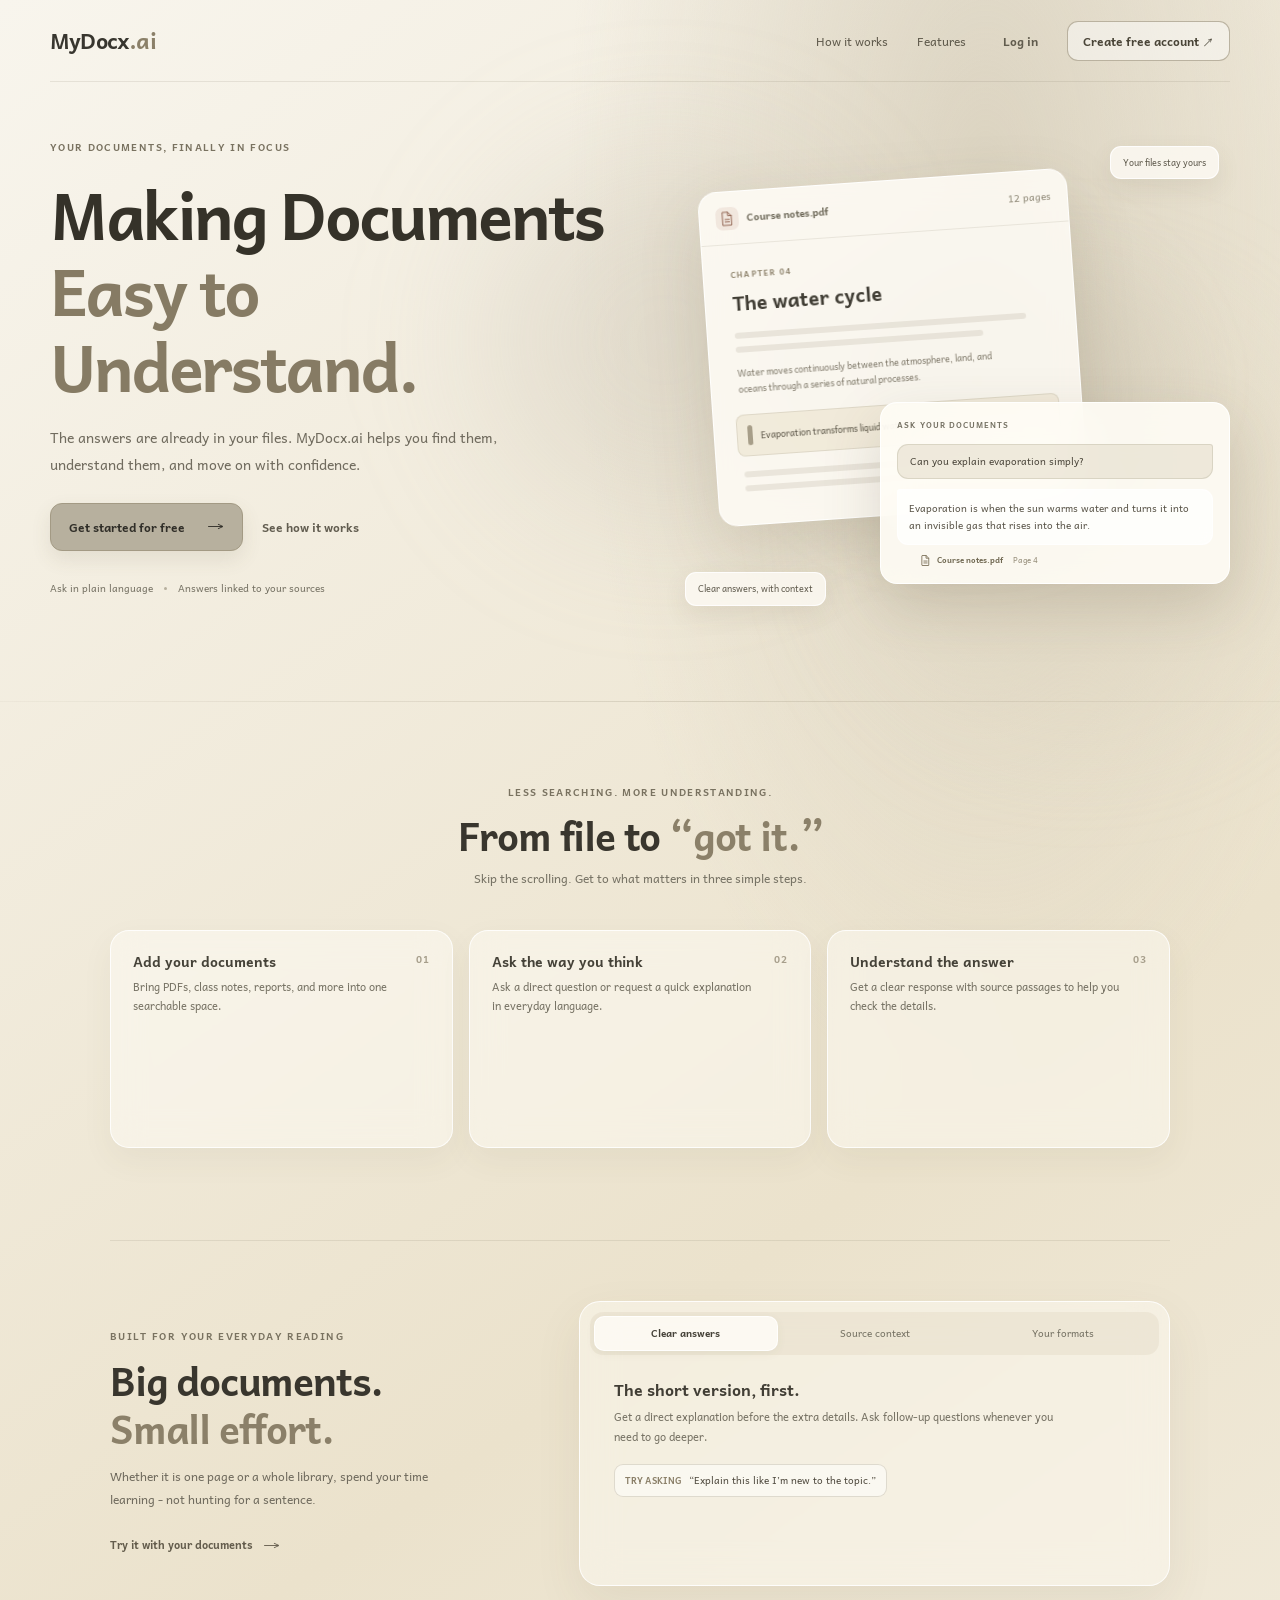
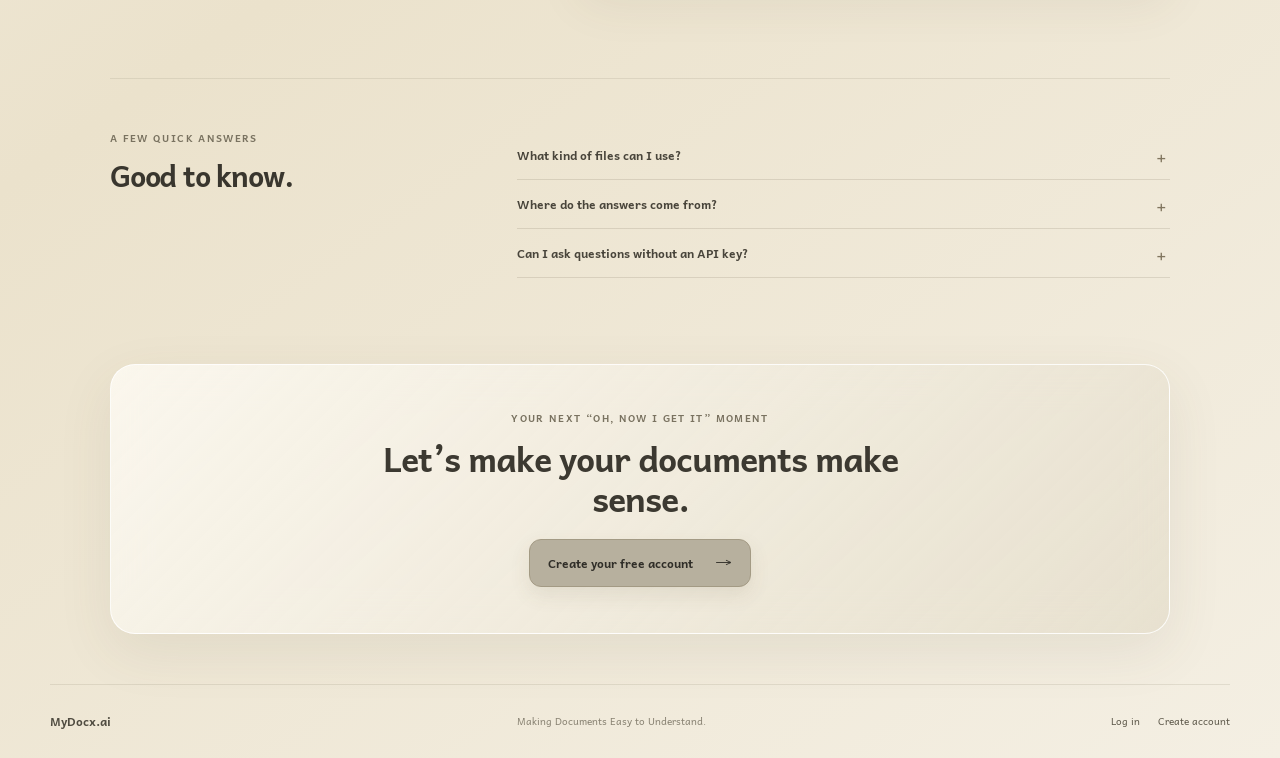
==== static/index.html @ 9539d95a "initial" ====
<!doctype html>
<html lang="en">
<head>
  <meta charset="utf-8">
  <meta name="viewport" content="width=device-width, initial-scale=1">
  <meta name="theme-color" content="#EBE2CC">
  <meta name="description" content="Turn your PDFs, notes, and documents into clear answers with MyDocx.ai.">
  <title>MyDocx.ai - Making Documents Easy to Understand</title>
  <link rel="preconnect" href="https://fonts.googleapis.com">
  <link rel="preconnect" href="https://fonts.gstatic.com" crossorigin>
  <link href="https://fonts.googleapis.com/css2?family=Andika:wght@400;700&display=swap" rel="stylesheet">
  <link href="https://cdn.jsdelivr.net/npm/bootstrap@5.3.3/dist/css/bootstrap.min.css" rel="stylesheet">
  <link href="/static/styles.css" rel="stylesheet">
  <link href="/static/home.css" rel="stylesheet">
</head>
<body class="home-page">
  <header class="home-nav">
    <a class="home-brand" href="/" aria-label="MyDocx.ai home">
      <span>MyDocx<span class="brand-accent">.ai</span></span>
    </a>
    <button id="nav-toggle" class="nav-toggle" type="button" aria-label="Open navigation" aria-expanded="false">
      <span></span><span></span><span></span>
    </button>
    <nav id="home-nav-links" class="home-nav-links" aria-label="Main navigation">
      <a href="#how-it-works">How it works</a>
      <a href="#features">Features</a>
      <a class="nav-signin" href="/login">Log in</a>
      <a class="nav-register" href="/register">Create free account <span aria-hidden="true">↗</span></a>
    </nav>
  </header>

  <main>
    <section class="hero-section">
      <div class="hero-copy">
        <div class="hero-kicker">YOUR DOCUMENTS, FINALLY IN FOCUS</div>
        <h1>Making Documents<br><span>Easy to Understand.</span></h1>
        <p class="hero-description">The answers are already in your files. MyDocx.ai helps you find them, understand them, and move on with confidence.</p>
        <div class="hero-actions">
          <a id="hero-cta" class="primary-cta" href="/register">Get started for free <span aria-hidden="true">→</span></a>
          <a class="secondary-cta" href="#how-it-works">See how it works</a>
        </div>
        <div class="hero-trust">
          <span>Ask in plain language</span>
          <span class="trust-divider"></span>
          <span>Answers linked to your sources</span>
        </div>
      </div>

      <div class="hero-visual" aria-label="Preview of document question answering">
        <div class="visual-glow"></div>
        <div class="floating-note note-top">Your files stay yours</div>
        <div class="document-preview">
          <div class="preview-toolbar">
            <div class="preview-file">
              <svg class="document-icon" viewBox="0 0 24 24" aria-hidden="true"><path d="M6 2.75h7l5 5v13.5H6z"/><path d="M13 2.75v5h5M9 13h6M9 16.5h6"/></svg>
              <span>Course notes.pdf</span>
            </div>
            <span class="preview-pages">12 pages</span>
          </div>
          <div class="paper-content">
            <div class="paper-eyebrow">CHAPTER 04</div>
            <div class="paper-title">The water cycle</div>
            <div class="paper-line line-long"></div>
            <div class="paper-line line-medium"></div>
            <div class="paper-paragraph">Water moves continuously between the atmosphere, land, and oceans through a series of natural processes.</div>
            <div class="paper-highlight"><span></span> Evaporation transforms liquid water into vapor.</div>
            <div class="paper-line line-medium"></div>
            <div class="paper-line line-short"></div>
          </div>
        </div>
        <div class="chat-preview">
          <div class="chat-preview-label">ASK YOUR DOCUMENTS</div>
          <div id="demo-question" class="demo-question">Can you explain evaporation simply?</div>
          <div class="demo-answer">
            <p>Evaporation is when the sun warms water and turns it into an invisible gas that rises into the air.</p>
          </div>
          <div class="demo-source">
            <svg class="document-icon source-document-icon" viewBox="0 0 24 24" aria-hidden="true"><path d="M6 2.75h7l5 5v13.5H6z"/><path d="M13 2.75v5h5M9 13h6M9 16.5h6"/></svg>
            <span>Course notes.pdf</span><span class="source-page">Page 4</span>
          </div>
        </div>
        <div class="floating-note note-bottom">Clear answers, with context</div>
      </div>
      <div class="hero-bottom-fade"></div>
    </section>

    <section id="how-it-works" class="steps-section">
      <div class="section-heading" data-reveal>
        <p class="section-kicker">LESS SEARCHING. MORE UNDERSTANDING.</p>
        <h2>From file to <span>“got it.”</span></h2>
        <p>Skip the scrolling. Get to what matters in three simple steps.</p>
      </div>
      <div class="steps-grid">
        <article class="step-card" data-reveal>
          <div class="step-number">01</div>
          <h3>Add your documents</h3>
          <p>Bring PDFs, class notes, reports, and more into one searchable space.</p>
        </article>
        <article class="step-card" data-reveal>
          <div class="step-number">02</div>
          <h3>Ask the way you think</h3>
          <p>Ask a direct question or request a quick explanation in everyday language.</p>
        </article>
        <article class="step-card" data-reveal>
          <div class="step-number">03</div>
          <h3>Understand the answer</h3>
          <p>Get a clear response with source passages to help you check the details.</p>
        </article>
      </div>
    </section>

    <section id="features" class="features-section">
      <div class="features-copy" data-reveal>
        <p class="section-kicker">BUILT FOR YOUR EVERYDAY READING</p>
        <h2>Big documents.<br><span>Small effort.</span></h2>
        <p>Whether it is one page or a whole library, spend your time learning - not hunting for a sentence.</p>
        <a class="text-cta" href="/register">Try it with your documents <span aria-hidden="true">→</span></a>
      </div>
      <div class="feature-interactive" data-reveal>
        <div class="feature-tabs" role="tablist" aria-label="MyDocx features">
          <button class="feature-tab active" type="button" role="tab" aria-selected="true" data-feature="answers">Clear answers</button>
          <button class="feature-tab" type="button" role="tab" aria-selected="false" data-feature="sources">Source context</button>
          <button class="feature-tab" type="button" role="tab" aria-selected="false" data-feature="formats">Your formats</button>
        </div>
        <div class="feature-panel" role="tabpanel">
          <h3 id="feature-title">The short version, first.</h3>
          <p id="feature-description">Get a direct explanation before the extra details. Ask follow-up questions whenever you need to go deeper.</p>
          <div id="feature-example" class="feature-example"><span>Try asking</span> “Explain this like I’m new to the topic.”</div>
        </div>
      </div>
    </section>

    <section class="faq-section" data-reveal>
      <div class="faq-intro">
        <p class="section-kicker">A FEW QUICK ANSWERS</p>
        <h2>Good to know.</h2>
      </div>
      <div class="faq-list">
        <details>
          <summary>What kind of files can I use?</summary>
          <p>PDFs, Word and PowerPoint files, common text files, and images are supported. Scanned pages and image text can be read using OCR.</p>
        </details>
        <details>
          <summary>Where do the answers come from?</summary>
          <p>MyDocx.ai searches the text in your uploaded documents and shows relevant source passages alongside its answer.</p>
        </details>
        <details>
          <summary>Can I ask questions without an API key?</summary>
          <p>Yes. Document search and source passages work locally. Add a Gemini API key in your private .env file to enable generated answers.</p>
        </details>
      </div>
    </section>

    <section class="final-cta" data-reveal>
      <p class="section-kicker">YOUR NEXT “OH, NOW I GET IT” MOMENT</p>
      <h2>Let’s make your documents make sense.</h2>
      <a id="final-cta-link" class="primary-cta" href="/register">Create your free account <span aria-hidden="true">→</span></a>
    </section>
  </main>

  <footer class="home-footer">
    <a class="footer-brand" href="/">MyDocx.ai</a>
    <span>Making Documents Easy to Understand.</span>
    <div><a href="/login">Log in</a><a href="/register">Create account</a></div>
  </footer>
  <script src="/static/home.js"></script>
</body>
</html>
---- static/styles.css ----
@import url('https://fonts.googleapis.com/css2?family=Andika:wght@400;700&display=swap');

:root {
  color-scheme: light;
  --bs-body-font-family: 'Andika', sans-serif;
  --bs-font-sans-serif: 'Andika', sans-serif;
  --font-andika: 'Andika', sans-serif;
  --ivory: #EBE2CC;
  --sand: #DED6C1;
  --stone: #CFC6B1;
  --taupe: #B7B09E;
  --ink: #38362f;
  --muted: #777365;
  --glass: rgb(255 253 247 / 58%);
  --glass-strong: rgb(255 253 247 / 78%);
  --glass-line: rgb(255 255 255 / 76%);
  --shadow: 0 20px 60px rgb(91 79 55 / 12%);
}

*, *::before, *::after { box-sizing: border-box; font-family: 'Andika', sans-serif; }
body {
  min-height: 100vh;
  margin: 0;
  overflow-x: hidden;
  background:
    radial-gradient(ellipse at 77% 10%, rgb(207 198 177 / 64%), transparent 34%),
    radial-gradient(ellipse at 37% 80%, rgb(235 226 204 / 90%), transparent 42%),
    linear-gradient(135deg, #f5f1e8, var(--ivory) 54%, #e6decb);
  color: var(--ink);
  font-family: 'Andika', sans-serif;
}
body::before, body::after {
  position: fixed;
  z-index: -1;
  width: 360px;
  height: 360px;
  border-radius: 50%;
  background: rgb(183 176 158 / 24%);
  content: "";
  filter: blur(70px);
  pointer-events: none;
}
body::before { top: -170px; right: 12%; }
body::after { bottom: -210px; left: 28%; background: rgb(222 214 193 / 60%); }
button, input, textarea, select { font-family: 'Andika', sans-serif; font: inherit; }
.app-shell { display: flex; min-height: 100vh; }
.sidebar {
  position: fixed;
  inset: 16px auto 16px 16px;
  z-index: 2;
  display: flex;
  width: 292px;
  flex-direction: column;
  padding: 26px 21px 18px;
  border: 1px solid var(--glass-line);
  border-radius: 24px;
  background: rgb(255 253 247 / 53%);
  box-shadow: var(--shadow);
  backdrop-filter: blur(24px);
  -webkit-backdrop-filter: blur(24px);
}
.brand {
  display: flex;
  align-items: center;
  gap: 11px;
  color: var(--ink);
  font-family: 'Andika', sans-serif;
  font-size: 28px;
  font-weight: 700;
  letter-spacing: -.8px;
  text-decoration: none;
}
.brand-accent { color: #8b8069; }
.sidebar-caption, .documents-heading, .eyebrow {
  color: #777365;
  font-size: 10px;
  font-weight: 700;
  letter-spacing: 1.35px;
}
.sidebar-caption { margin: 0 0 12px; }
.documents-heading { display: flex; align-items: center; justify-content: space-between; margin: 27px 2px 12px; }
.count-badge { min-width: 22px; padding: 3px 7px; border: 1px solid rgb(255 255 255 / 80%); border-radius: 8px; background: rgb(222 214 193 / 66%); color: #555144; text-align: center; }
.document-list { overflow-y: auto; }
.document-item { display: flex; align-items: center; gap: 10px; padding: 10px 8px; border-radius: 11px; transition: background .2s; }
.document-item:hover { background: rgb(255 255 255 / 48%); }
.file-icon { display: grid; flex: 0 0 32px; height: 35px; place-items: center; border: 1px solid rgb(183 176 158 / 75%); border-radius: 9px; background: rgb(235 226 204 / 60%); color: #635d50; font-size: 9px; font-weight: 700; }
.document-info { min-width: 0; flex: 1; }
.document-name { overflow: hidden; color: #454238; font-size: 11px; font-weight: 600; text-overflow: ellipsis; white-space: nowrap; }
.document-meta { margin-top: 3px; color: #817b6c; font-size: 10px; }
.delete-document { border: 0; background: transparent; color: #746d5e; opacity: 0; }
.document-item:hover .delete-document, .delete-document:focus { opacity: 1; }
.empty-documents { padding: 2px; color: #817b6c; font-size: 11px; line-height: 1.6; }
.main-panel { display: flex; flex: 1; flex-direction: column; min-width: 0; min-height: 100vh; margin-left: 324px; padding: 16px 16px 16px 0; }
.topbar {
  display: flex;
  min-height: 82px;
  align-items: center;
  justify-content: space-between;
  padding: 17px 5%;
  border: 1px solid var(--glass-line);
  border-radius: 21px;
  background: var(--glass);
  box-shadow: 0 10px 35px rgb(91 79 55 / 7%);
  backdrop-filter: blur(20px);
  -webkit-backdrop-filter: blur(20px);
}
.topbar h1 { margin: 0; font-family: 'Andika', sans-serif; font-size: 26px; font-weight: 700; letter-spacing: -.4px; }
.topbar-tagline { margin: 2px 0 0; color: #777365; font-size: 11px; line-height: 1.4; }
.account-actions { display: flex; align-items: center; gap: 12px; }
.account-name { max-width: 180px; overflow: hidden; color: #625d50; font-size: 12px; text-overflow: ellipsis; white-space: nowrap; }
.logout-button { padding: 8px 12px; border: 1px solid rgb(183 176 158 / 70%); border-radius: 10px; background: rgb(255 255 255 / 50%); color: #625d50; font-size: 11px; cursor: pointer; }
.logout-button:hover { background: rgb(255 255 255 / 80%); }
.logout-button:disabled { cursor: wait; opacity: .6; }
.topbar-badge { display: flex; align-items: center; gap: 8px; padding: 8px 11px; border: 1px solid rgb(183 176 158 / 62%); border-radius: 20px; background: rgb(255 255 255 / 45%); color: #625d50; font-size: 11px; }
.chat-area { display: flex; min-height: 0; flex: 1; flex-direction: column; gap: 20px; overflow-y: auto; margin-top: 14px; padding: 34px 8% 24px; border: 1px solid var(--glass-line); border-radius: 22px; background: rgb(255 253 247 / 30%); }
.welcome { width: min(580px, 100%); margin: auto; text-align: center; }
.welcome .eyebrow { margin-bottom: 9px; }
.welcome h2 { margin: 0; font-family: 'Andika', sans-serif; font-size: clamp(28px, 4vw, 38px); font-weight: 700; letter-spacing: -1px; }
.welcome-description { max-width: 440px; margin: 12px auto 24px; color: #716c5f; font-size: 13px; line-height: 1.7; }
.suggestions { display: flex; flex-wrap: wrap; justify-content: center; gap: 9px; }
.suggestion { display: flex; align-items: center; gap: 7px; padding: 9px 12px; border: 1px solid rgb(183 176 158 / 75%); border-radius: 11px; background: rgb(255 255 255 / 48%); color: #716953; font-size: 11px; transition: transform .2s, background .2s; }
.suggestion span { color: #504c41; }
.suggestion:hover { transform: translateY(-2px); border-color: #a79e89; background: rgb(255 255 255 / 78%); }
.message-row { display: flex; gap: 11px; max-width: 800px; align-self: flex-start; }
.message-row.user { align-self: flex-end; flex-direction: row-reverse; }
.message-avatar { display: grid; flex: 0 0 31px; height: 31px; place-items: center; border: 1px solid rgb(255 255 255 / 88%); border-radius: 11px; background: rgb(255 255 255 / 65%); color: #6a6353; box-shadow: 0 5px 14px rgb(91 79 55 / 8%); font-size: 10px; font-weight: 700; }
.user .message-avatar { background: rgb(207 198 177 / 75%); color: #494437; }
.message-content { max-width: min(650px, calc(100vw - 390px)); }
.message-label { margin: 1px 0 6px; color: #777365; font-size: 10px; }
.message-bubble { padding: 12px 15px; border: 1px solid rgb(255 255 255 / 85%); border-radius: 4px 15px 15px; background: rgb(255 253 247 / 75%); box-shadow: 0 8px 24px rgb(91 79 55 / 7%); color: #454238; font-size: 13px; line-height: 1.7; overflow-wrap: anywhere; backdrop-filter: blur(14px); -webkit-backdrop-filter: blur(14px); }
.message-bubble p { margin: 0 0 9px; }
.message-bubble p:last-child { margin-bottom: 0; }
.answer-heading { display: block; margin: 3px 0 7px; font-size: 14px; }
.answer-list { margin: 3px 0 9px; padding-left: 20px; }
.answer-list li + li { margin-top: 4px; }
.user .message-bubble { border-color: rgb(183 176 158 / 56%); border-radius: 15px 4px 15px 15px; background: rgb(222 214 193 / 75%); }
.sources { margin-top: 9px; }
.sources summary { color: #716953; cursor: pointer; font-size: 11px; font-weight: 600; }
.source-card { margin-top: 8px; padding: 10px 12px; border: 1px solid rgb(255 255 255 / 84%); border-left: 3px solid #b7b09e; border-radius: 0 10px 10px 0; background: rgb(255 255 255 / 57%); color: #625d50; font-size: 11px; line-height: 1.6; white-space: pre-wrap; }
.source-title { margin-bottom: 4px; color: #454238; font-weight: 700; }
.composer-wrap { padding: 12px 8% 14px; }
.composer { display: flex; flex-direction: column; gap: 8px; max-width: 850px; margin: 0 auto; padding: 10px 10px 10px 12px; border: 1px solid rgb(255 255 255 / 90%); border-radius: 16px; background: rgb(255 253 247 / 73%); box-shadow: 0 12px 35px rgb(91 79 55 / 11%); backdrop-filter: blur(20px); -webkit-backdrop-filter: blur(20px); }
.composer:focus-within { border-color: #a79e89; box-shadow: 0 12px 35px rgb(91 79 55 / 15%), 0 0 0 3px rgb(183 176 158 / 20%); }
.composer-input-row { display: flex; align-items: center; gap: 12px; }
.composer textarea { flex: 1; min-width: 0; min-height: 36px; max-height: 140px; align-self: center; margin: 0; padding: 8px 0; resize: none; border: 0; outline: 0; background: transparent; color: var(--ink); font-size: 13px; line-height: 20px; }
.composer textarea::placeholder { color: #898372; }
.attach-button { display: grid; flex: 0 0 36px; height: 36px; place-items: center; border: 1px solid rgb(183 176 158 / 75%); border-radius: 11px; background: rgb(235 226 204 / 62%); color: #575143; font-size: 24px; font-weight: 400; line-height: 1; transition: transform .2s, background .2s; }
.attach-button:hover { transform: translateY(-1px); background: rgb(222 214 193 / 85%); }
.attach-button:focus-visible, .send-button:focus-visible, .remove-attachment:focus-visible { outline: 2px solid #827963; outline-offset: 2px; }
.send-button { display: grid; flex: 0 0 36px; height: 36px; place-items: center; border: 1px solid #a79e89; border-radius: 11px; background: #b7b09e; color: #302e28; font-size: 20px; transition: transform .2s, background .2s; }
.send-button:hover { transform: translateY(-1px); background: #c5bda9; }
.send-button:disabled { opacity: .55; }
.pending-attachments { display: none; flex-wrap: wrap; gap: 7px; }
.pending-attachments.has-attachments { display: flex; padding: 2px 0 3px; }
.attachment-chip { display: flex; min-width: 0; max-width: min(250px, 100%); align-items: center; gap: 7px; padding: 5px 7px; border: 1px solid rgb(183 176 158 / 60%); border-radius: 10px; background: rgb(235 226 204 / 58%); color: #514c40; }
.attachment-file-icon { display: grid; flex: 0 0 24px; height: 26px; place-items: center; border-radius: 7px; background: rgb(255 255 255 / 65%); color: #716953; font-size: 8px; font-weight: 700; }
.attachment-name { overflow: hidden; font-size: 10px; text-overflow: ellipsis; white-space: nowrap; }
.remove-attachment { display: grid; flex: 0 0 20px; height: 20px; place-items: center; padding: 0; border: 0; border-radius: 6px; background: transparent; color: #706858; font-size: 16px; line-height: 1; }
.remove-attachment:hover { background: rgb(183 176 158 / 36%); }
.composer-hint { margin: 8px 0 0; color: #777365; text-align: center; font-size: 10px; }
.toast-region { position: fixed; z-index: 5; right: 20px; bottom: 20px; display: grid; gap: 8px; }
.toast-message { max-width: min(400px, calc(100vw - 32px)); padding: 12px 16px; border: 1px solid #c9a69e; border-radius: 12px; background: rgb(250 237 231 / 91%); color: #633e36; box-shadow: var(--shadow); font-size: 12px; backdrop-filter: blur(14px); }
.typing { color: #777365; }

@media (max-width: 760px) {
  .sidebar { position: relative; inset: auto; width: auto; min-height: auto; margin: 10px 10px 0; padding: 15px; border-radius: 19px; }
  .app-shell { flex-direction: column; }
  .brand { font-size: 19px; }
  .sidebar-caption { display: none; }
  .documents-heading { margin: 18px 2px 8px; }
  .document-list { display: flex; gap: 4px; max-height: 70px; }
  .document-item { min-width: 130px; padding: 5px; }
  .delete-document { opacity: 1; }
  .empty-documents { margin: 0; }
  .main-panel { min-height: 65vh; margin: 0; padding: 10px; }
  .topbar { min-height: 70px; padding: 13px 16px; }
  .topbar h1 { font-size: 17px; }
  .account-actions { gap: 7px; }
  .account-name { max-width: 95px; font-size: 10px; }
  .logout-button { padding: 7px 9px; }
  .chat-area { min-height: 340px; padding: 25px 15px 15px; }
  .message-content { max-width: calc(100vw - 92px); }
  .composer-wrap { padding: 10px 4px 8px; }
}

@media (prefers-reduced-motion: reduce) {
  *, *::before, *::after { scroll-behavior: auto !important; transition-duration: .01ms !important; }
}
---- static/home.css ----
.home-page { background: radial-gradient(ellipse at 77% 8%, rgb(207 198 177 / 66%), transparent 30%), linear-gradient(145deg, #f8f5ed, var(--ivory) 55%, #f4efe3); }
.home-page::before { top: 160px; right: 34%; }
.home-page::after { bottom: 23%; left: 70%; }
.home-nav { position: relative; z-index: 5; display: flex; width: min(1180px, calc(100% - 64px)); height: 82px; align-items: center; justify-content: space-between; margin: 0 auto; border-bottom: 1px solid rgb(123 113 90 / 14%); }
.home-brand { display: inline-flex; align-items: center; gap: 10px; color: var(--ink); font-size: 22px; font-weight: 700; letter-spacing: -.8px; text-decoration: none; }
.home-nav-links { display: flex; align-items: center; gap: 29px; }
.home-nav-links a, .home-footer a { color: #615c4e; font-size: 12px; text-decoration: none; }
.home-nav-links a:hover, .home-footer a:hover { color: #332f26; }
.home-nav-links .nav-signin { margin-left: 8px; font-weight: 700; }
.home-nav-links .nav-register { padding: 10px 15px; border: 1px solid rgb(167 158 137 / 75%); border-radius: 11px; background: rgb(255 255 255 / 48%); color: #494437; font-weight: 700; transition: transform .2s, background .2s; }
.nav-register:hover { transform: translateY(-1px); background: rgb(255 255 255 / 82%); }
.nav-toggle { display: none; }
.hero-section { position: relative; display: grid; width: min(1180px, calc(100% - 64px)); min-height: 620px; grid-template-columns: 1fr 1fr; align-items: center; gap: 45px; margin: 0 auto; padding: 48px 0 76px; }
.hero-copy { position: relative; z-index: 1; padding: 8px 0 28px; }
.hero-kicker, .section-kicker { color: #797260; font-size: 10px; font-weight: 700; letter-spacing: 1.35px; }
.hero-kicker { margin-bottom: 20px; }
.hero-copy h1 { margin: 0; color: #353229; font-size: clamp(40px, 5.3vw, 65px); font-weight: 700; letter-spacing: -2.8px; line-height: 1.17; }
.hero-copy h1 span { color: #867b64; }
.hero-description { max-width: 480px; margin: 21px 0 25px; color: #716c5f; font-size: 14px; line-height: 1.9; }
.hero-actions { display: flex; flex-wrap: wrap; align-items: center; gap: 19px; }
.primary-cta { display: inline-flex; min-height: 48px; align-items: center; justify-content: center; gap: 22px; padding: 0 18px; border: 1px solid #a39a84; border-radius: 12px; background: #b7b09e; box-shadow: 0 8px 20px rgb(91 79 55 / 11%); color: #302e28; font-size: 12px; font-weight: 700; text-decoration: none; transition: transform .2s, box-shadow .2s, background .2s; }
.primary-cta:hover { transform: translateY(-2px); background: #c5bda9; box-shadow: 0 12px 25px rgb(91 79 55 / 15%); color: #302e28; }
.primary-cta span, .text-cta span { font-size: 17px; transition: transform .2s; }
.primary-cta:hover span, .text-cta:hover span { transform: translateX(3px); }
.secondary-cta { display: inline-flex; align-items: center; gap: 9px; color: #625d50; font-size: 12px; font-weight: 700; text-decoration: none; }
.hero-trust { display: flex; flex-wrap: wrap; align-items: center; gap: 9px; margin-top: 30px; color: #777365; font-size: 10px; }
.trust-divider { width: 3px; height: 3px; margin: 0 2px; border-radius: 50%; background: #b7b09e; }
.hero-visual { position: relative; min-height: 465px; }
.visual-glow { position: absolute; inset: 8% 0 6% 10%; border-radius: 48%; background: radial-gradient(ellipse, rgb(183 176 158 / 43%), transparent 68%); filter: blur(25px); }
.document-preview { position: absolute; top: 34px; left: 8%; width: min(370px, 82%); min-height: 335px; overflow: hidden; transform: rotate(-4deg); border: 1px solid rgb(255 255 255 / 88%); border-radius: 19px; background: rgb(255 253 247 / 84%); box-shadow: 0 24px 65px rgb(91 79 55 / 15%); backdrop-filter: blur(18px); }
.preview-toolbar { display: flex; height: 53px; align-items: center; justify-content: space-between; padding: 0 16px; border-bottom: 1px solid rgb(183 176 158 / 26%); color: #696454; font-size: 10px; }
.preview-file { display: flex; align-items: center; gap: 8px; font-weight: 700; }
.document-icon { width: 23px; height: 23px; flex: 0 0 auto; padding: 3px; border-radius: 7px; background: rgb(190 135 119 / 15%); color: #946956; fill: none; stroke: currentColor; stroke-linecap: round; stroke-linejoin: round; stroke-width: 1.4; }
.preview-pages { color: #918a79; }
.paper-content { padding: 24px 27px; }
.paper-eyebrow { color: #8b8069; font-size: 8px; font-weight: 700; letter-spacing: 1.2px; }
.paper-title { margin: 7px 0 15px; color: #403d34; font-size: 20px; font-weight: 700; }
.paper-line { height: 6px; margin: 8px 0; border-radius: 6px; background: rgb(183 176 158 / 25%); }
.line-long { width: 93%; }
.line-medium { width: 79%; }
.line-short { width: 58%; }
.paper-paragraph { max-width: 280px; margin: 13px 0; color: #817b6c; font-size: 9px; line-height: 1.8; }
.paper-highlight { display: flex; align-items: center; gap: 8px; margin: 17px -5px 15px; padding: 10px; border: 1px solid rgb(183 176 158 / 32%); border-radius: 8px; background: rgb(235 226 204 / 58%); color: #5d5749; font-size: 9px; }
.paper-highlight span { width: 5px; height: 20px; border-radius: 5px; background: #a79e89; }
.chat-preview { position: absolute; right: 0; bottom: 27px; z-index: 2; width: min(350px, 82%); padding: 16px; border: 1px solid rgb(255 255 255 / 90%); border-radius: 17px; background: rgb(255 253 247 / 89%); box-shadow: 0 22px 58px rgb(91 79 55 / 18%); backdrop-filter: blur(24px); }
.chat-preview-label { display: flex; align-items: center; gap: 8px; margin-bottom: 13px; color: #777365; font-size: 8px; font-weight: 700; letter-spacing: 1px; }
.demo-question { margin: 0 0 10px auto; padding: 9px 12px; border: 1px solid rgb(183 176 158 / 37%); border-radius: 11px 3px 11px 11px; background: rgb(222 214 193 / 48%); color: #4f4a3f; font-size: 10px; }
.demo-answer { padding: 10px 11px; border: 1px solid rgb(255 255 255 / 82%); border-radius: 3px 11px 11px; background: rgb(255 255 255 / 72%); }
.demo-answer p { margin: 0; color: #5c574b; font-size: 10px; line-height: 1.7; }
.demo-source { display: flex; align-items: center; gap: 5px; margin: 9px 0 0 22px; color: #716953; font-size: 8px; font-weight: 700; }
.source-document-icon { width: 13px; height: 13px; padding: 0; background: transparent; color: #81765f; stroke-width: 1.7; }
.source-page { margin-left: 5px; color: #99917e; font-weight: 400; }
.floating-note { position: absolute; z-index: 3; display: flex; align-items: center; gap: 7px; padding: 9px 12px; border: 1px solid rgb(255 255 255 / 84%); border-radius: 11px; background: rgb(255 253 247 / 75%); box-shadow: 0 9px 25px rgb(91 79 55 / 9%); color: #625d50; font-size: 9px; backdrop-filter: blur(16px); animation: float 4s ease-in-out infinite; }
.note-top { top: 0; right: 2%; }
.note-bottom { bottom: 5px; left: 4%; animation-delay: -2s; }
.hero-bottom-fade { position: absolute; bottom: 0; left: -20vw; width: 140vw; height: 1px; background: linear-gradient(90deg, transparent, rgb(123 113 90 / 20%), transparent); }
@keyframes float { 0%, 100% { transform: translateY(0); } 50% { transform: translateY(-7px); } }
.steps-section, .features-section, .faq-section, .final-cta { width: min(1060px, calc(100% - 64px)); margin: 0 auto; }
.steps-section { padding: 83px 0 92px; }
.section-heading { margin: 0 auto 43px; text-align: center; }
.section-kicker { margin: 0 0 12px; }
.section-heading h2, .features-copy h2, .faq-intro h2 { margin: 0; color: #39362e; font-size: clamp(28px, 4vw, 39px); font-weight: 700; letter-spacing: -1.2px; }
.section-heading h2 span, .features-copy h2 span { color: #8b8069; }
.section-heading > p:last-child { margin: 10px 0 0; color: #777365; font-size: 12px; }
.steps-grid { display: grid; grid-template-columns: repeat(3, 1fr); gap: 16px; }
.step-card { position: relative; min-height: 218px; padding: 22px; border: 1px solid rgb(255 255 255 / 81%); border-radius: 19px; background: rgb(255 253 247 / 49%); box-shadow: 0 12px 32px rgb(91 79 55 / 6%); transition: transform .22s, box-shadow .22s, background .22s; backdrop-filter: blur(16px); }
.step-card:hover { transform: translateY(-5px); background: rgb(255 253 247 / 76%); box-shadow: 0 18px 38px rgb(91 79 55 / 10%); }
.step-number { position: absolute; top: 21px; right: 22px; color: #a69e8b; font-size: 10px; font-weight: 700; letter-spacing: 1px; }
.step-card h3 { margin: 0 0 7px; color: #454238; font-size: 14px; font-weight: 700; }
.step-card p { max-width: 270px; margin: 0; color: #777365; font-size: 11px; line-height: 1.8; }
.features-section { display: grid; grid-template-columns: .8fr 1.2fr; align-items: center; gap: 75px; padding: 60px 0 92px; border-top: 1px solid rgb(123 113 90 / 14%); }
.features-copy h2 { margin-bottom: 14px; line-height: 1.23; }
.features-copy > p:not(.section-kicker) { max-width: 350px; margin: 0 0 19px; color: #716c5f; font-size: 12px; line-height: 1.9; }
.text-cta { display: inline-flex; align-items: center; gap: 10px; color: #645d4d; font-size: 11px; font-weight: 700; text-decoration: none; }
.feature-interactive { padding: 10px; border: 1px solid rgb(255 255 255 / 84%); border-radius: 21px; background: rgb(255 253 247 / 45%); box-shadow: 0 18px 48px rgb(91 79 55 / 8%); backdrop-filter: blur(18px); }
.feature-tabs { display: flex; flex-wrap: wrap; gap: 5px; padding: 4px; border-radius: 13px; background: rgb(222 214 193 / 37%); }
.feature-tab { flex: 1; padding: 9px 8px; border: 1px solid transparent; border-radius: 10px; background: transparent; color: #777365; font-size: 10px; cursor: pointer; transition: background .2s, color .2s, box-shadow .2s; }
.feature-tab.active { border-color: rgb(255 255 255 / 80%); background: rgb(255 253 247 / 84%); box-shadow: 0 3px 10px rgb(91 79 55 / 6%); color: #454238; font-weight: 700; }
.feature-panel { position: relative; min-height: 220px; overflow: hidden; padding: 25px 24px 20px; }
.feature-panel h3 { position: relative; z-index: 1; margin: 0 0 8px; color: #413e35; font-size: 16px; font-weight: 700; }
.feature-panel > p { position: relative; z-index: 1; max-width: 440px; margin: 0; color: #777365; font-size: 11px; line-height: 1.8; }
.feature-example { position: relative; z-index: 1; display: inline-block; margin-top: 17px; padding: 8px 10px; border: 1px solid rgb(183 176 158 / 42%); border-radius: 9px; background: rgb(255 255 255 / 51%); color: #514c40; font-size: 10px; }
.feature-example span { margin-right: 5px; color: #8b8069; font-size: 9px; font-weight: 700; text-transform: uppercase; }
.faq-section { display: grid; grid-template-columns: .7fr 1.3fr; gap: 55px; padding: 52px 0 86px; border-top: 1px solid rgb(123 113 90 / 14%); }
.faq-intro h2 { font-size: 29px; }
.faq-list details { border-bottom: 1px solid rgb(123 113 90 / 19%); }
.faq-list summary { position: relative; padding: 15px 30px 15px 0; color: #49453b; font-size: 12px; font-weight: 700; cursor: pointer; list-style: none; }
.faq-list summary::-webkit-details-marker { display: none; }
.faq-list summary::after { position: absolute; top: 13px; right: 3px; color: #81765f; content: "+"; font-size: 18px; font-weight: 400; transition: transform .2s; }
.faq-list details[open] summary::after { transform: rotate(45deg); }
.faq-list details p { max-width: 570px; margin: -2px 0 15px; color: #777365; font-size: 11px; line-height: 1.8; }
.final-cta { display: flex; min-height: 270px; flex-direction: column; align-items: center; justify-content: center; margin-bottom: 50px; padding: 36px 20px; border: 1px solid rgb(255 255 255 / 86%); border-radius: 25px; background: linear-gradient(135deg, rgb(255 253 247 / 75%), rgb(222 214 193 / 52%)); box-shadow: 0 18px 55px rgb(91 79 55 / 9%); text-align: center; backdrop-filter: blur(19px); }
.final-cta h2 { max-width: 520px; margin: 0 0 20px; color: #3c3931; font-size: clamp(23px, 4vw, 34px); font-weight: 700; letter-spacing: -1px; }
.home-footer { display: flex; width: min(1180px, calc(100% - 64px)); min-height: 74px; align-items: center; justify-content: space-between; gap: 15px; margin: 0 auto; border-top: 1px solid rgb(123 113 90 / 15%); }
.footer-brand { display: inline-flex; align-items: center; gap: 7px; color: #504c41 !important; font-weight: 700; }
.home-footer > span { color: #8b8575; font-size: 10px; }
.home-footer > div { display: flex; gap: 18px; }
.home-footer > div a { font-size: 10px; }
[data-reveal] { opacity: 0; transform: translateY(16px); transition: opacity .6s ease, transform .6s ease; }
[data-reveal].is-visible { opacity: 1; transform: translateY(0); }
@media (max-width: 850px) {
  .hero-section { min-height: 580px; gap: 15px; }
  .hero-copy h1 { font-size: clamp(37px, 6vw, 54px); }
  .features-section { gap: 35px; }
}
@media (max-width: 680px) {
  .home-nav { width: calc(100% - 36px); height: 70px; }
  .home-brand { font-size: 20px; }
  .nav-toggle { display: flex; width: 39px; height: 39px; flex-direction: column; align-items: center; justify-content: center; gap: 5px; border: 1px solid rgb(183 176 158 / 58%); border-radius: 11px; background: rgb(255 255 255 / 55%); }
  .nav-toggle span { width: 15px; height: 1.5px; border-radius: 2px; background: #615c4e; transition: transform .2s, opacity .2s; }
  .nav-toggle[aria-expanded="true"] span:first-child { transform: translateY(6.5px) rotate(45deg); }
  .nav-toggle[aria-expanded="true"] span:nth-child(2) { opacity: 0; }
  .nav-toggle[aria-expanded="true"] span:last-child { transform: translateY(-6.5px) rotate(-45deg); }
  .home-nav-links { position: absolute; top: 61px; right: 0; left: 0; display: none; align-items: stretch; gap: 4px; padding: 12px; border: 1px solid rgb(255 255 255 / 85%); border-radius: 15px; background: rgb(255 253 247 / 93%); box-shadow: 0 16px 38px rgb(91 79 55 / 14%); backdrop-filter: blur(20px); }
  .home-nav-links.open { display: flex; flex-direction: column; }
  .home-nav-links a { padding: 10px; }
  .home-nav-links .nav-signin { margin: 0; }
  .home-nav-links .nav-register { text-align: center; }
  .hero-section { width: calc(100% - 38px); grid-template-columns: 1fr; gap: 0; padding: 56px 0 50px; }
  .hero-copy { padding: 0; }
  .hero-copy h1 { font-size: clamp(38px, 10vw, 55px); letter-spacing: -2px; }
  .hero-description { margin: 16px 0 21px; font-size: 12px; }
  .hero-actions { gap: 14px; }
  .hero-trust { font-size: 9px; }
  .hero-visual { width: min(470px, 100%); min-height: 405px; margin: 30px auto 0; }
  .document-preview { top: 28px; left: 7%; width: 78%; min-height: 305px; }
  .chat-preview { right: 0; bottom: 20px; width: 82%; }
  .note-top { right: 0; }
  .note-bottom { bottom: 1px; left: 0; }
  .steps-section, .features-section, .faq-section, .final-cta { width: calc(100% - 38px); }
  .steps-section { padding: 57px 0 65px; }
  .section-heading { margin-bottom: 28px; }
  .steps-grid { grid-template-columns: 1fr; gap: 11px; }
  .step-card { min-height: auto; padding: 18px; }
  .features-section { grid-template-columns: 1fr; gap: 23px; padding: 45px 0 59px; }
  .features-copy h2 { font-size: 34px; }
  .feature-panel { min-height: 205px; padding: 20px 15px; }
  .feature-tab { padding: 9px 4px; font-size: 9px; }
  .faq-section { grid-template-columns: 1fr; gap: 18px; padding: 42px 0 58px; }
  .faq-intro h2 { font-size: 26px; }
  .final-cta { min-height: 245px; margin-bottom: 29px; }
  .home-footer { width: calc(100% - 38px); flex-wrap: wrap; justify-content: space-between; padding: 15px 0; }
  .home-footer > span { order: 3; width: 100%; }
}
@media (prefers-reduced-motion: reduce) {
  .home-page *, .home-page *::before, .home-page *::after { scroll-behavior: auto !important; animation-duration: .01ms !important; transition-duration: .01ms !important; }
  [data-reveal] { opacity: 1; transform: none; }
}
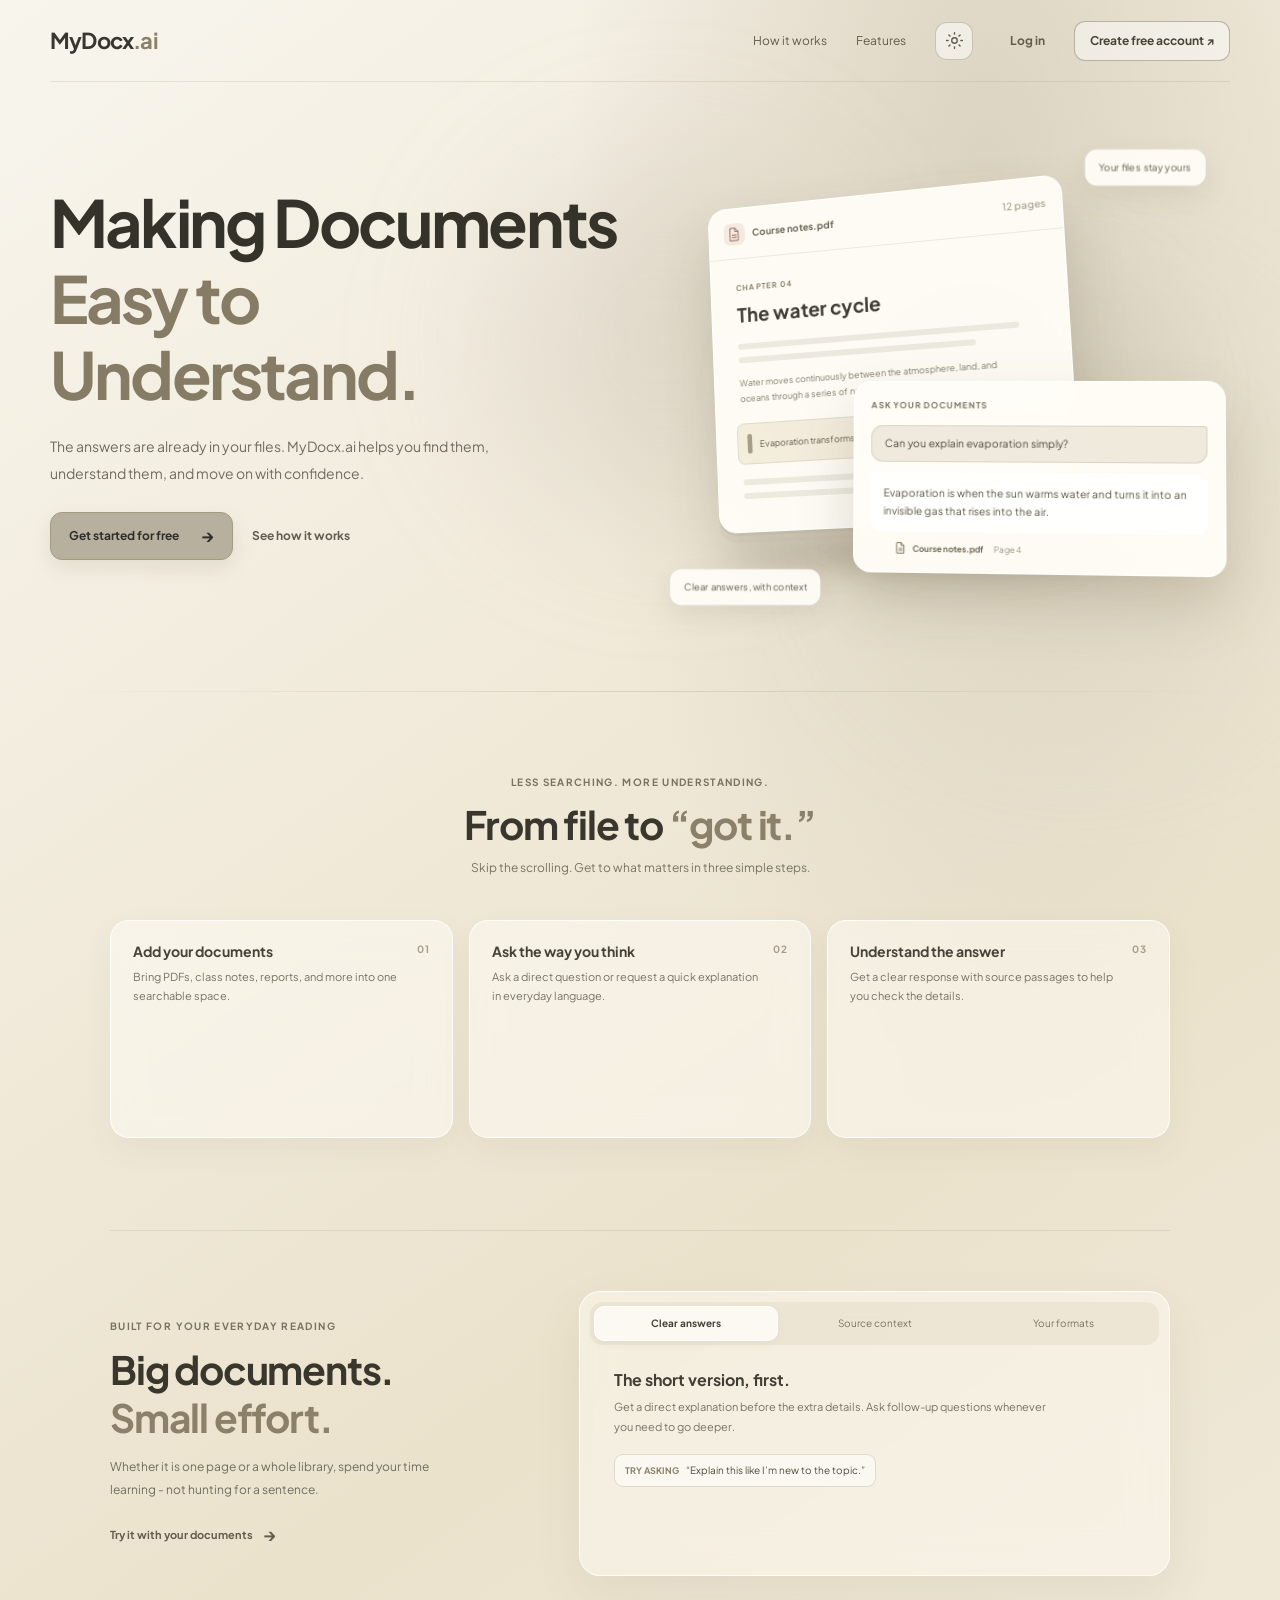
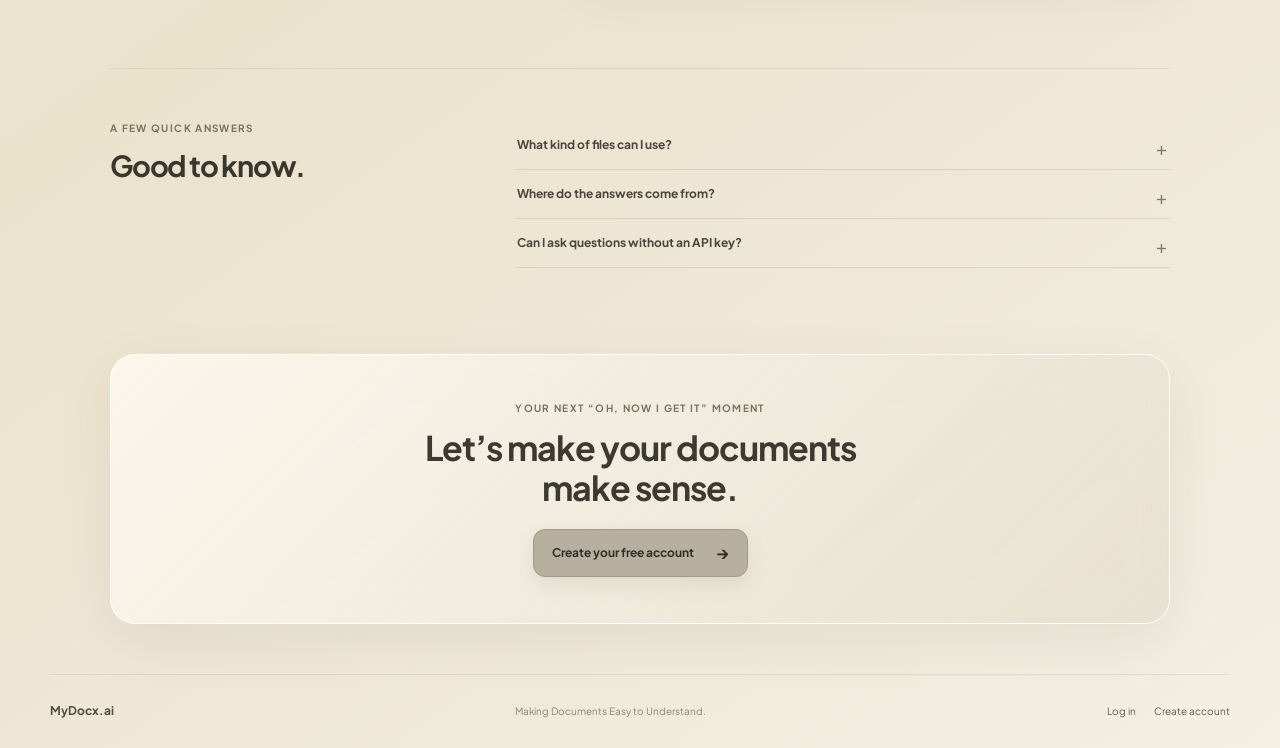
==== commit b8630e54: "patch" ====
--- a/static/index.html
+++ b/static/index.html
@@ -4,14 +4,15 @@
   <meta charset="utf-8">
   <meta name="viewport" content="width=device-width, initial-scale=1">
   <meta name="theme-color" content="#EBE2CC">
+  <script>try { if (localStorage.getItem("mydocx-theme") === "dark") document.documentElement.dataset.theme = "dark"; } catch {}</script>
   <meta name="description" content="Turn your PDFs, notes, and documents into clear answers with MyDocx.ai.">
   <title>MyDocx.ai - Making Documents Easy to Understand</title>
   <link rel="preconnect" href="https://fonts.googleapis.com">
   <link rel="preconnect" href="https://fonts.gstatic.com" crossorigin>
-  <link href="https://fonts.googleapis.com/css2?family=Andika:wght@400;700&display=swap" rel="stylesheet">
+  <link href="https://fonts.googleapis.com/css2?family=Plus+Jakarta+Sans:wght@400;500;600;700;800&display=swap" rel="stylesheet">
   <link href="https://cdn.jsdelivr.net/npm/bootstrap@5.3.3/dist/css/bootstrap.min.css" rel="stylesheet">
-  <link href="/static/styles.css" rel="stylesheet">
-  <link href="/static/home.css" rel="stylesheet">
+  <link href="/static/styles.css?v=3" rel="stylesheet">
+  <link href="/static/home.css?v=3" rel="stylesheet">
 </head>
 <body class="home-page">
   <header class="home-nav">
@@ -24,6 +25,12 @@
     <nav id="home-nav-links" class="home-nav-links" aria-label="Main navigation">
       <a href="#how-it-works">How it works</a>
       <a href="#features">Features</a>
+      <button id="theme-toggle" class="theme-toggle" type="button" aria-label="Switch to dark mode" aria-pressed="false" title="Switch to dark mode">
+        <span class="theme-icon-wrap" aria-hidden="true">
+          <svg class="theme-icon sun-icon" viewBox="0 0 24 24"><circle cx="12" cy="12" r="3.5"></circle><path d="M12 2v2m0 16v2M4.93 4.93l1.42 1.42m11.3 11.3 1.42 1.42M2 12h2m16 0h2M4.93 19.07l1.42-1.42m11.3-11.3 1.42-1.42"></path></svg>
+          <svg class="theme-icon moon-icon" viewBox="0 0 24 24"><path d="M20.2 15.1A8.2 8.2 0 0 1 8.9 3.8 8.5 8.5 0 1 0 20.2 15.1Z"></path><path d="M16.5 3.5v3m-1.5-1.5h3"></path></svg>
+        </span>
+      </button>
       <a class="nav-signin" href="/login">Log in</a>
       <a class="nav-register" href="/register">Create free account <span aria-hidden="true">↗</span></a>
     </nav>
@@ -32,17 +39,11 @@
   <main>
     <section class="hero-section">
       <div class="hero-copy">
-        <div class="hero-kicker">YOUR DOCUMENTS, FINALLY IN FOCUS</div>
         <h1>Making Documents<br><span>Easy to Understand.</span></h1>
         <p class="hero-description">The answers are already in your files. MyDocx.ai helps you find them, understand them, and move on with confidence.</p>
         <div class="hero-actions">
           <a id="hero-cta" class="primary-cta" href="/register">Get started for free <span aria-hidden="true">→</span></a>
           <a class="secondary-cta" href="#how-it-works">See how it works</a>
-        </div>
-        <div class="hero-trust">
-          <span>Ask in plain language</span>
-          <span class="trust-divider"></span>
-          <span>Answers linked to your sources</span>
         </div>
       </div>
 
@@ -163,6 +164,7 @@
     <span>Making Documents Easy to Understand.</span>
     <div><a href="/login">Log in</a><a href="/register">Create account</a></div>
   </footer>
-  <script src="/static/home.js"></script>
+  <script src="/static/theme.js?v=1"></script>
+  <script src="/static/home.js?v=3"></script>
 </body>
 </html>
--- a/static/styles.css
+++ b/static/styles.css
@@ -1,10 +1,10 @@
-@import url('https://fonts.googleapis.com/css2?family=Andika:wght@400;700&display=swap');
+@import url('https://fonts.googleapis.com/css2?family=Plus+Jakarta+Sans:wght@400;500;600;700;800&display=swap');
 
 :root {
   color-scheme: light;
-  --bs-body-font-family: 'Andika', sans-serif;
-  --bs-font-sans-serif: 'Andika', sans-serif;
-  --font-andika: 'Andika', sans-serif;
+  --bs-body-font-family: 'Plus Jakarta Sans', sans-serif;
+  --bs-font-sans-serif: 'Plus Jakarta Sans', sans-serif;
+  --font-sans: 'Plus Jakarta Sans', sans-serif;
   --ivory: #EBE2CC;
   --sand: #DED6C1;
   --stone: #CFC6B1;
@@ -15,9 +15,33 @@
   --glass-strong: rgb(255 253 247 / 78%);
   --glass-line: rgb(255 255 255 / 76%);
   --shadow: 0 20px 60px rgb(91 79 55 / 12%);
-}
-
-*, *::before, *::after { box-sizing: border-box; font-family: 'Andika', sans-serif; }
+  --theme-accent: #827963;
+  --theme-accent-strong: #716953;
+  --theme-code-bg: #f1eee6;
+  --theme-code-border: #d9d2c2;
+  --theme-code-ink: #38362f;
+}
+
+html[data-theme="dark"] {
+  color-scheme: dark;
+  --ivory: #171d29;
+  --sand: #262e3b;
+  --stone: #343d4c;
+  --taupe: #8c8b83;
+  --ink: #ece9e2;
+  --muted: #a7adba;
+  --glass: rgb(28 35 47 / 78%);
+  --glass-strong: rgb(32 40 53 / 92%);
+  --glass-line: rgb(235 231 219 / 13%);
+  --shadow: 0 20px 60px rgb(0 0 0 / 24%);
+  --theme-accent: #c3b38d;
+  --theme-accent-strong: #dfcda4;
+  --theme-code-bg: #171e29;
+  --theme-code-border: #3b4555;
+  --theme-code-ink: #e7e4dc;
+}
+
+*, *::before, *::after { box-sizing: border-box; font-family: 'Plus Jakarta Sans', sans-serif; }
 body {
   min-height: 100vh;
   margin: 0;
@@ -27,7 +51,7 @@
     radial-gradient(ellipse at 37% 80%, rgb(235 226 204 / 90%), transparent 42%),
     linear-gradient(135deg, #f5f1e8, var(--ivory) 54%, #e6decb);
   color: var(--ink);
-  font-family: 'Andika', sans-serif;
+  font-family: 'Plus Jakarta Sans', sans-serif;
 }
 body::before, body::after {
   position: fixed;
@@ -42,7 +66,25 @@
 }
 body::before { top: -170px; right: 12%; }
 body::after { bottom: -210px; left: 28%; background: rgb(222 214 193 / 60%); }
-button, input, textarea, select { font-family: 'Andika', sans-serif; font: inherit; }
+html[data-theme="dark"] body:not(.home-page) {
+  background:
+    radial-gradient(ellipse at 77% 10%, rgb(68 77 91 / 32%), transparent 34%),
+    radial-gradient(ellipse at 37% 80%, rgb(35 44 59 / 65%), transparent 42%),
+    linear-gradient(135deg, #111722, #171d29 54%, #10151e);
+  color: var(--ink);
+  transition: background .3s ease, color .3s ease;
+}
+html[data-theme="dark"] body::before,
+html[data-theme="dark"] body::after { background: rgb(87 98 117 / 13%); }
+button, input, textarea, select { font-family: 'Plus Jakarta Sans', sans-serif; font: inherit; }
+.theme-toggle { display: grid; width: 38px; height: 38px; flex: 0 0 auto; place-items: center; padding: 0; border: 1px solid rgb(183 176 158 / 65%); border-radius: 12px; background: rgb(255 255 255 / 52%); color: #615c4e; cursor: pointer; transition: transform .25s, background .25s, border-color .25s, color .25s; }
+.theme-toggle:hover { transform: translateY(-2px) rotate(-6deg); background: rgb(255 255 255 / 88%); }
+.theme-toggle:focus-visible { outline: 2px solid #a79e89; outline-offset: 3px; }
+.theme-icon-wrap { position: relative; display: grid; width: 20px; height: 20px; place-items: center; }
+.theme-icon { position: absolute; width: 19px; height: 19px; fill: none; stroke: currentColor; stroke-linecap: round; stroke-linejoin: round; stroke-width: 1.7; transition: opacity .25s, transform .35s; }
+.moon-icon { transform: rotate(-35deg) scale(.65); opacity: 0; }
+html[data-theme="dark"] .sun-icon { transform: rotate(35deg) scale(.65); opacity: 0; }
+html[data-theme="dark"] .moon-icon { transform: rotate(0) scale(1); opacity: 1; }
 .app-shell { display: flex; min-height: 100vh; }
 .sidebar {
   position: fixed;
@@ -64,7 +106,7 @@
   align-items: center;
   gap: 11px;
   color: var(--ink);
-  font-family: 'Andika', sans-serif;
+  font-family: 'Plus Jakarta Sans', sans-serif;
   font-size: 28px;
   font-weight: 700;
   letter-spacing: -.8px;
@@ -78,17 +120,28 @@
   letter-spacing: 1.35px;
 }
 .sidebar-caption { margin: 0 0 12px; }
+.chats-heading { display: flex; align-items: center; justify-content: space-between; margin: 0 2px 9px; color: #777365; font-size: 10px; font-weight: 700; letter-spacing: 1.35px; }
+.new-chat-button { padding: 5px 8px; border: 1px solid rgb(183 176 158 / 70%); border-radius: 8px; background: rgb(255 255 255 / 55%); color: #625d50; font-size: 10px; letter-spacing: 0; text-decoration: none; cursor: pointer; }
+.new-chat-button:hover { background: rgb(255 255 255 / 85%); }
+.chat-list { overflow-y: auto; min-height: 50px; max-height: 44vh; }
+.chat-history-item { display: block; width: 100%; margin-bottom: 4px; padding: 8px 9px; border: 1px solid transparent; border-radius: 10px; background: transparent; color: #454238; text-align: left; cursor: pointer; }
+.chat-history-item:hover, .chat-history-item.active { border-color: rgb(183 176 158 / 45%); background: rgb(255 255 255 / 55%); }
+.chat-history-title { overflow: hidden; font-size: 11px; font-weight: 700; text-overflow: ellipsis; white-space: nowrap; }
+.chat-history-description { overflow: hidden; margin-top: 3px; color: #817b6c; font-size: 10px; text-overflow: ellipsis; white-space: nowrap; }
 .documents-heading { display: flex; align-items: center; justify-content: space-between; margin: 27px 2px 12px; }
 .count-badge { min-width: 22px; padding: 3px 7px; border: 1px solid rgb(255 255 255 / 80%); border-radius: 8px; background: rgb(222 214 193 / 66%); color: #555144; text-align: center; }
-.document-list { overflow-y: auto; }
+.document-list { overflow-y: auto; max-height: 35vh; }
 .document-item { display: flex; align-items: center; gap: 10px; padding: 10px 8px; border-radius: 11px; transition: background .2s; }
 .document-item:hover { background: rgb(255 255 255 / 48%); }
 .file-icon { display: grid; flex: 0 0 32px; height: 35px; place-items: center; border: 1px solid rgb(183 176 158 / 75%); border-radius: 9px; background: rgb(235 226 204 / 60%); color: #635d50; font-size: 9px; font-weight: 700; }
 .document-info { min-width: 0; flex: 1; }
-.document-name { overflow: hidden; color: #454238; font-size: 11px; font-weight: 600; text-overflow: ellipsis; white-space: nowrap; }
+.document-name { display: block; width: 100%; overflow: hidden; padding: 0; border: 0; background: transparent; color: #454238; font-size: 11px; font-weight: 600; text-align: left; text-overflow: ellipsis; white-space: nowrap; cursor: pointer; }
+.document-name:hover { text-decoration: underline; }
 .document-meta { margin-top: 3px; color: #817b6c; font-size: 10px; }
 .delete-document { border: 0; background: transparent; color: #746d5e; opacity: 0; }
 .document-item:hover .delete-document, .delete-document:focus { opacity: 1; }
+.start-document-chat { padding: 4px 7px; border: 1px solid rgb(183 176 158 / 60%); border-radius: 7px; background: rgb(255 255 255 / 52%); color: #625d50; font-size: 9px; cursor: pointer; }
+.start-document-chat:hover { background: rgb(255 255 255 / 85%); }
 .empty-documents { padding: 2px; color: #817b6c; font-size: 11px; line-height: 1.6; }
 .main-panel { display: flex; flex: 1; flex-direction: column; min-width: 0; min-height: 100vh; margin-left: 324px; padding: 16px 16px 16px 0; }
 .topbar {
@@ -104,7 +157,7 @@
   backdrop-filter: blur(20px);
   -webkit-backdrop-filter: blur(20px);
 }
-.topbar h1 { margin: 0; font-family: 'Andika', sans-serif; font-size: 26px; font-weight: 700; letter-spacing: -.4px; }
+.topbar h1 { margin: 0; font-family: 'Plus Jakarta Sans', sans-serif; font-size: 26px; font-weight: 700; letter-spacing: -.4px; }
 .topbar-tagline { margin: 2px 0 0; color: #777365; font-size: 11px; line-height: 1.4; }
 .account-actions { display: flex; align-items: center; gap: 12px; }
 .account-name { max-width: 180px; overflow: hidden; color: #625d50; font-size: 12px; text-overflow: ellipsis; white-space: nowrap; }
@@ -112,10 +165,35 @@
 .logout-button:hover { background: rgb(255 255 255 / 80%); }
 .logout-button:disabled { cursor: wait; opacity: .6; }
 .topbar-badge { display: flex; align-items: center; gap: 8px; padding: 8px 11px; border: 1px solid rgb(183 176 158 / 62%); border-radius: 20px; background: rgb(255 255 255 / 45%); color: #625d50; font-size: 11px; }
-.chat-area { display: flex; min-height: 0; flex: 1; flex-direction: column; gap: 20px; overflow-y: auto; margin-top: 14px; padding: 34px 8% 24px; border: 1px solid var(--glass-line); border-radius: 22px; background: rgb(255 253 247 / 30%); }
+.chat-area { position: relative; display: flex; min-height: 0; flex: 1; flex-direction: column; gap: 20px; overflow-y: auto; margin-top: 14px; padding: 34px 8% 24px; border: 1px solid var(--glass-line); border-radius: 22px; background: rgb(255 253 247 / 30%); }
+.chat-list, .document-list, .chat-area, .markdown-code-block, .markdown-table-wrap, .document-preview pre {
+  scrollbar-color: #b7b09e transparent;
+  scrollbar-width: thin;
+}
+.chat-list::-webkit-scrollbar, .document-list::-webkit-scrollbar, .chat-area::-webkit-scrollbar,
+.markdown-code-block::-webkit-scrollbar, .markdown-table-wrap::-webkit-scrollbar,
+.document-preview pre::-webkit-scrollbar { width: 9px; height: 9px; }
+.chat-list::-webkit-scrollbar-track, .document-list::-webkit-scrollbar-track, .chat-area::-webkit-scrollbar-track,
+.markdown-code-block::-webkit-scrollbar-track, .markdown-table-wrap::-webkit-scrollbar-track,
+.document-preview pre::-webkit-scrollbar-track { border-radius: 10px; background: transparent; }
+.chat-list::-webkit-scrollbar-thumb, .document-list::-webkit-scrollbar-thumb, .chat-area::-webkit-scrollbar-thumb,
+.markdown-code-block::-webkit-scrollbar-thumb, .markdown-table-wrap::-webkit-scrollbar-thumb,
+.document-preview pre::-webkit-scrollbar-thumb {
+  border: 2px solid transparent;
+  border-radius: 10px;
+  background: #b7b09e;
+  background-clip: padding-box;
+}
+.chat-list::-webkit-scrollbar-thumb:hover, .document-list::-webkit-scrollbar-thumb:hover,
+.chat-area::-webkit-scrollbar-thumb:hover, .markdown-code-block::-webkit-scrollbar-thumb:hover,
+.markdown-table-wrap::-webkit-scrollbar-thumb:hover, .document-preview pre::-webkit-scrollbar-thumb:hover {
+  background: #827963;
+  background-clip: padding-box;
+}
+.chat-area.is-processing #welcome { visibility: hidden; }
 .welcome { width: min(580px, 100%); margin: auto; text-align: center; }
 .welcome .eyebrow { margin-bottom: 9px; }
-.welcome h2 { margin: 0; font-family: 'Andika', sans-serif; font-size: clamp(28px, 4vw, 38px); font-weight: 700; letter-spacing: -1px; }
+.welcome h2 { margin: 0; font-family: 'Plus Jakarta Sans', sans-serif; font-size: clamp(28px, 4vw, 38px); font-weight: 700; letter-spacing: -1px; }
 .welcome-description { max-width: 440px; margin: 12px auto 24px; color: #716c5f; font-size: 13px; line-height: 1.7; }
 .suggestions { display: flex; flex-wrap: wrap; justify-content: center; gap: 9px; }
 .suggestion { display: flex; align-items: center; gap: 7px; padding: 9px 12px; border: 1px solid rgb(183 176 158 / 75%); border-radius: 11px; background: rgb(255 255 255 / 48%); color: #716953; font-size: 11px; transition: transform .2s, background .2s; }
@@ -124,15 +202,42 @@
 .message-row { display: flex; gap: 11px; max-width: 800px; align-self: flex-start; }
 .message-row.user { align-self: flex-end; flex-direction: row-reverse; }
 .message-avatar { display: grid; flex: 0 0 31px; height: 31px; place-items: center; border: 1px solid rgb(255 255 255 / 88%); border-radius: 11px; background: rgb(255 255 255 / 65%); color: #6a6353; box-shadow: 0 5px 14px rgb(91 79 55 / 8%); font-size: 10px; font-weight: 700; }
+.assistant-avatar-icon { display: block; width: 18px; height: 18px; fill: currentColor; }
 .user .message-avatar { background: rgb(207 198 177 / 75%); color: #494437; }
 .message-content { max-width: min(650px, calc(100vw - 390px)); }
 .message-label { margin: 1px 0 6px; color: #777365; font-size: 10px; }
 .message-bubble { padding: 12px 15px; border: 1px solid rgb(255 255 255 / 85%); border-radius: 4px 15px 15px; background: rgb(255 253 247 / 75%); box-shadow: 0 8px 24px rgb(91 79 55 / 7%); color: #454238; font-size: 13px; line-height: 1.7; overflow-wrap: anywhere; backdrop-filter: blur(14px); -webkit-backdrop-filter: blur(14px); }
-.message-bubble p { margin: 0 0 9px; }
-.message-bubble p:last-child { margin-bottom: 0; }
-.answer-heading { display: block; margin: 3px 0 7px; font-size: 14px; }
-.answer-list { margin: 3px 0 9px; padding-left: 20px; }
-.answer-list li + li { margin-top: 4px; }
+.message-bubble > :first-child { margin-top: 0; }
+.message-bubble > :last-child { margin-bottom: 0; }
+.message-bubble p { margin: 0 0 11px; }
+.message-bubble h1, .message-bubble h2, .message-bubble h3,
+.message-bubble h4, .message-bubble h5, .message-bubble h6 { margin: 17px 0 8px; color: #39372f; font-weight: 700; line-height: 1.4; }
+.message-bubble h1 { padding-bottom: 7px; border-bottom: 1px solid rgb(183 176 158 / 45%); font-size: 1.35em; }
+.message-bubble h2 { padding-bottom: 5px; border-bottom: 1px solid rgb(183 176 158 / 35%); font-size: 1.2em; }
+.message-bubble h3 { font-size: 1.1em; }
+.message-bubble h4, .message-bubble h5, .message-bubble h6 { font-size: 1em; }
+.message-bubble ul, .message-bubble ol { margin: 5px 0 13px; padding-left: 25px; }
+.message-bubble li { padding-left: 2px; }
+.message-bubble li + li { margin-top: 5px; }
+.message-bubble li > ul, .message-bubble li > ol { margin-bottom: 4px; }
+.message-bubble blockquote { margin: 10px 0 13px; padding: 9px 13px; border-left: 3px solid var(--theme-accent); border-radius: 0 9px 9px 0; background: rgb(222 214 193 / 27%); color: #625d50; }
+.message-bubble blockquote > :last-child { margin-bottom: 0; }
+.message-bubble hr { margin: 14px 0; border: 0; border-top: 1px solid rgb(183 176 158 / 65%); }
+.markdown-inline-code { padding: 2px 5px; border: 1px solid var(--theme-code-border); border-radius: 5px; background: var(--theme-code-bg); color: var(--theme-code-ink); font-family: Consolas, "Cascadia Code", monospace; font-size: .9em; overflow-wrap: anywhere; }
+.markdown-code-block { position: relative; max-width: 100%; overflow: auto; margin: 11px 0 14px; padding: 14px 15px; border: 1px solid var(--theme-code-border); border-radius: 10px; background: var(--theme-code-bg); color: var(--theme-code-ink); line-height: 1.55; tab-size: 4; }
+.markdown-code-block code { display: block; min-width: max-content; font-family: Consolas, "Cascadia Code", monospace; font-size: 12px; white-space: pre; }
+.markdown-code-block code[data-language]::before { display: block; margin-bottom: 8px; color: #777365; content: attr(data-language); font-family: 'Plus Jakarta Sans', sans-serif; font-size: 9px; font-weight: 700; letter-spacing: .08em; text-transform: uppercase; }
+.markdown-table-wrap { max-width: 100%; overflow-x: auto; margin: 10px 0 14px; border: 1px solid rgb(183 176 158 / 54%); border-radius: 9px; }
+.markdown-table { width: 100%; border-collapse: collapse; font-size: .92em; }
+.markdown-table th, .markdown-table td { min-width: 92px; padding: 8px 10px; border-right: 1px solid rgb(183 176 158 / 35%); border-bottom: 1px solid rgb(183 176 158 / 35%); text-align: left; vertical-align: top; }
+.markdown-table th { background: rgb(222 214 193 / 45%); color: #454238; font-weight: 700; }
+.markdown-table tr:last-child td { border-bottom: 0; }
+.markdown-table th:last-child, .markdown-table td:last-child { border-right: 0; }
+.markdown-task-item { list-style: none; }
+.markdown-task-item input { margin: 0 7px 0 -19px; accent-color: var(--theme-accent); vertical-align: baseline; }
+.message-bubble a { color: var(--theme-accent-strong); text-decoration-thickness: 1px; text-underline-offset: 2px; }
+.message-bubble a:hover { color: #514b3e; }
+.message-bubble del { color: #777365; }
 .user .message-bubble { border-color: rgb(183 176 158 / 56%); border-radius: 15px 4px 15px 15px; background: rgb(222 214 193 / 75%); }
 .sources { margin-top: 9px; }
 .sources summary { color: #716953; cursor: pointer; font-size: 11px; font-weight: 600; }
@@ -147,9 +252,17 @@
 .attach-button { display: grid; flex: 0 0 36px; height: 36px; place-items: center; border: 1px solid rgb(183 176 158 / 75%); border-radius: 11px; background: rgb(235 226 204 / 62%); color: #575143; font-size: 24px; font-weight: 400; line-height: 1; transition: transform .2s, background .2s; }
 .attach-button:hover { transform: translateY(-1px); background: rgb(222 214 193 / 85%); }
 .attach-button:focus-visible, .send-button:focus-visible, .remove-attachment:focus-visible { outline: 2px solid #827963; outline-offset: 2px; }
-.send-button { display: grid; flex: 0 0 36px; height: 36px; place-items: center; border: 1px solid #a79e89; border-radius: 11px; background: #b7b09e; color: #302e28; font-size: 20px; transition: transform .2s, background .2s; }
-.send-button:hover { transform: translateY(-1px); background: #c5bda9; }
-.send-button:disabled { opacity: .55; }
+.send-button { display: grid; flex: 0 0 36px; height: 36px; place-items: center; border: 1px solid #827963; border-radius: 11px; background: #827963; color: #fffdf7; transition: transform .2s, background .2s, box-shadow .2s; }
+.send-button:hover { transform: translateY(-1px); background: #716953; box-shadow: 0 5px 12px rgb(91 79 55 / 18%); }
+.send-button:disabled { cursor: wait; opacity: .75; }
+.send-icon { width: 18px; height: 18px; fill: none; stroke: currentColor; stroke-linecap: round; stroke-linejoin: round; stroke-width: 1.8; transition: transform .2s; }
+.send-button:hover .send-icon { transform: translate(2px, -2px) rotate(-5deg); }
+.send-button:active .send-icon { transform: translate(3px, -3px) scale(.9); }
+.send-button:disabled .send-icon { animation: plane-in-flight 1s ease-in-out infinite; }
+@keyframes plane-in-flight {
+  0%, 100% { transform: translate(0, 0) rotate(0); }
+  50% { transform: translate(2px, -3px) rotate(-8deg); }
+}
 .pending-attachments { display: none; flex-wrap: wrap; gap: 7px; }
 .pending-attachments.has-attachments { display: flex; padding: 2px 0 3px; }
 .attachment-chip { display: flex; min-width: 0; max-width: min(250px, 100%); align-items: center; gap: 7px; padding: 5px 7px; border: 1px solid rgb(183 176 158 / 60%); border-radius: 10px; background: rgb(235 226 204 / 58%); color: #514c40; }
@@ -161,15 +274,165 @@
 .toast-region { position: fixed; z-index: 5; right: 20px; bottom: 20px; display: grid; gap: 8px; }
 .toast-message { max-width: min(400px, calc(100vw - 32px)); padding: 12px 16px; border: 1px solid #c9a69e; border-radius: 12px; background: rgb(250 237 231 / 91%); color: #633e36; box-shadow: var(--shadow); font-size: 12px; backdrop-filter: blur(14px); }
 .typing { color: #777365; }
+.processing-status { position: absolute; z-index: 1; top: 50%; left: 50%; display: flex; width: min(440px, calc(100% - 32px)); flex-direction: column; align-items: center; gap: 11px; padding: 12px; transform: translate(-50%, -50%); text-align: center; pointer-events: none; }
+.processing-status[hidden] { display: none; }
+.processing-book { display: grid; width: 128px; height: 96px; flex: 0 0 96px; place-items: center; }
+.book { position: relative; width: 8em; height: 6em; padding: .25em; border-radius: .25em; background: var(--theme-accent); box-shadow: 0 .25em .5em rgb(0 0 0 / 20%), 0 0 0 .25em var(--theme-accent-strong) inset; perspective: 37.5em; transform: scale(.78) translateZ(0); transform-style: preserve-3d; animation: book-cover 5s ease-in-out infinite; }
+.book__pg-shadow, .book__pg { position: absolute; left: .25em; width: calc(50% - .25em); }
+.book__pg-shadow { top: calc(100% - .25em); height: 3.75em; background: linear-gradient(-45deg, transparent 50%, rgb(0 0 0 / 25%) 50%); filter: blur(.25em); transform: scaleY(0); transform-origin: 100% 0; animation: book-shadow 2.4s ease-in-out infinite; }
+.book__pg { height: calc(100% - .5em); transform-origin: 100% 50%; backface-visibility: hidden; background-color: #fffefa; background-image: linear-gradient(90deg, transparent 87.5%, var(--theme-code-border)); animation: book-page-turn 2.4s ease-in-out infinite; }
+.book__pg--2, .book__pg--3, .book__pg--4 { background-image: repeating-linear-gradient(var(--theme-code-ink) 0 .125em, transparent .125em .5em), linear-gradient(90deg, transparent 87.5%, var(--theme-code-border)); background-repeat: no-repeat; background-position: center; background-size: 2.5em 4.125em, 100% 100%; }
+.book__pg--2 { animation-delay: -.24s; }
+.book__pg--3 { animation-delay: -.48s; }
+.book__pg--4 { animation-delay: -.72s; }
+.book__pg--5 { animation-delay: -.96s; }
+@keyframes book-cover {
+  0%, 45%, 55%, 100% { background-color: var(--theme-accent); }
+  10%, 40%, 60%, 90% { background-color: var(--theme-accent-strong); }
+}
+@keyframes book-shadow {
+  0%, 40% { transform: translateZ(1px) scaleY(0) rotateY(0); }
+  50% { transform: translateZ(1px) scaleY(.2) rotateY(90deg); }
+  60%, 100% { transform: translateZ(1px) scaleY(0) rotateY(180deg); }
+}
+@keyframes book-page-turn {
+  0%, 8%, 92%, 100% { background-color: #fffefa; transform: translateZ(1px) rotateY(0); }
+  42%, 58% { background-color: var(--sand); transform: translateZ(1px) rotateY(179deg); }
+}
+.processing-copy { min-width: 0; }
+.processing-copy h2 { margin: 0; color: var(--ink); font-size: 12px; font-weight: 700; }
+.processing-copy p { margin: 2px 0 0; color: #716c5f; font-size: 10px; line-height: 1.5; }
+.processing-dots { display: flex; flex: 0 0 auto; align-items: center; gap: 4px; margin-left: 2px; }
+.processing-dots span { width: 5px; height: 5px; border-radius: 50%; background: var(--theme-accent); animation: processing-dot 1s ease-in-out infinite; }
+.processing-dots span:nth-child(2) { animation-delay: .15s; }
+.processing-dots span:nth-child(3) { animation-delay: .3s; }
+@keyframes processing-dot { 0%, 60%, 100% { transform: translateY(0); opacity: .45; } 30% { transform: translateY(-4px); opacity: 1; } }
+.document-preview-overlay { position: fixed; inset: 0; z-index: 9; display: grid; place-items: center; padding: 18px; background: rgb(56 54 47 / 45%); backdrop-filter: blur(5px); }
+.document-preview-overlay[hidden] { display: none; }
+.document-preview-overlay .document-preview { display: flex; width: min(1100px, 100%); height: min(900px, 94vh); flex-direction: column; overflow: hidden; border: 1px solid var(--glass-line); border-radius: 18px; background: #f8f5ed; box-shadow: var(--shadow); }
+.document-preview-header { display: flex; flex: 0 0 auto; align-items: center; justify-content: space-between; gap: 12px; padding: 14px 18px; border-bottom: 1px solid rgb(183 176 158 / 40%); }
+.document-preview-header h2 { overflow: hidden; margin: 0; color: var(--ink); font-size: 15px; text-overflow: ellipsis; white-space: nowrap; }
+.document-preview-header p { margin: 3px 0 0; color: var(--muted); font-size: 10px; }
+.document-preview-actions { display: flex; flex: 0 0 auto; gap: 7px; }
+.document-preview-actions [hidden] { display: none; }
+.document-preview-note { flex: 0 0 auto; margin: 0; padding: 9px 16px; background: rgb(222 214 193 / 40%); color: #625d50; font-size: 11px; }
+.document-preview iframe { width: 100%; min-height: 0; flex: 1; border: 0; background: white; }
+.document-preview img { max-width: 100%; min-height: 0; flex: 1; align-self: center; object-fit: contain; }
+.document-preview pre { min-height: 0; flex: 1; overflow: auto; margin: 0; padding: 20px; color: #38362f; font: 13px/1.7 Consolas, monospace; white-space: pre-wrap; overflow-wrap: anywhere; }
+.document-preview iframe[hidden], .document-preview img[hidden], .document-preview pre[hidden] { display: none; }
+
+html[data-theme="dark"] .sidebar,
+html[data-theme="dark"] .topbar,
+html[data-theme="dark"] .chat-area,
+html[data-theme="dark"] .document-preview-overlay .document-preview,
+html[data-theme="dark"] .auth-card { border-color: var(--glass-line); background-color: var(--glass); color: var(--ink); }
+html[data-theme="dark"] .topbar,
+html[data-theme="dark"] .chat-area,
+html[data-theme="dark"] .sidebar,
+html[data-theme="dark"] .auth-card { box-shadow: var(--shadow); }
+html[data-theme="dark"] .brand,
+html[data-theme="dark"] .topbar h1,
+html[data-theme="dark"] .welcome h2,
+html[data-theme="dark"] .chat-history-item,
+html[data-theme="dark"] .document-name,
+html[data-theme="dark"] .suggestion span,
+html[data-theme="dark"] .message-bubble,
+html[data-theme="dark"] .message-bubble h1,
+html[data-theme="dark"] .message-bubble h2,
+html[data-theme="dark"] .message-bubble h3,
+html[data-theme="dark"] .message-bubble h4,
+html[data-theme="dark"] .message-bubble h5,
+html[data-theme="dark"] .message-bubble h6,
+html[data-theme="dark"] .source-title,
+html[data-theme="dark"] .auth-card h1 { color: var(--ink); }
+html[data-theme="dark"] .brand-accent,
+html[data-theme="dark"] .sidebar-caption,
+html[data-theme="dark"] .documents-heading,
+html[data-theme="dark"] .eyebrow,
+html[data-theme="dark"] .chats-heading,
+html[data-theme="dark"] .topbar-tagline,
+html[data-theme="dark"] .account-name,
+html[data-theme="dark"] .message-label,
+html[data-theme="dark"] .typing,
+html[data-theme="dark"] .composer-hint,
+html[data-theme="dark"] .document-meta,
+html[data-theme="dark"] .empty-documents,
+html[data-theme="dark"] .welcome-description,
+html[data-theme="dark"] .processing-copy p { color: var(--muted); }
+html[data-theme="dark"] .new-chat-button,
+html[data-theme="dark"] .logout-button,
+html[data-theme="dark"] .topbar-badge,
+html[data-theme="dark"] .count-badge,
+html[data-theme="dark"] .suggestion,
+html[data-theme="dark"] .file-icon,
+html[data-theme="dark"] .start-document-chat,
+html[data-theme="dark"] .message-avatar,
+html[data-theme="dark"] .attachment-chip,
+html[data-theme="dark"] .attachment-file-icon,
+html[data-theme="dark"] .attach-button,
+html[data-theme="dark"] .document-preview-actions .new-chat-button,
+html[data-theme="dark"] .theme-toggle {
+  border-color: rgb(235 231 219 / 17%);
+  background: rgb(255 255 255 / 6%);
+  color: #e3dfd4;
+}
+html[data-theme="dark"] .new-chat-button:hover,
+html[data-theme="dark"] .logout-button:hover,
+html[data-theme="dark"] .start-document-chat:hover,
+html[data-theme="dark"] .suggestion:hover,
+html[data-theme="dark"] .theme-toggle:hover { background: rgb(255 255 255 / 12%); }
+html[data-theme="dark"] .chat-history-item:hover,
+html[data-theme="dark"] .chat-history-item.active,
+html[data-theme="dark"] .document-item:hover { border-color: rgb(235 231 219 / 12%); background: rgb(255 255 255 / 6%); }
+html[data-theme="dark"] .chat-history-description,
+html[data-theme="dark"] .document-preview-header p,
+html[data-theme="dark"] .document-preview-note,
+html[data-theme="dark"] .composer-hint,
+html[data-theme="dark"] .message-bubble del { color: #a7adba; }
+html[data-theme="dark"] .chat-history-description { color: #9da5b3; }
+html[data-theme="dark"] .message-bubble,
+html[data-theme="dark"] .composer,
+html[data-theme="dark"] .source-card,
+html[data-theme="dark"] .attachment-chip,
+html[data-theme="dark"] .document-preview-header,
+html[data-theme="dark"] .document-preview-note {
+  border-color: rgb(235 231 219 / 14%);
+  background: rgb(31 39 52 / 86%);
+  color: #e4e1d9;
+}
+html[data-theme="dark"] .user .message-bubble { border-color: rgb(195 179 141 / 30%); background: rgb(99 91 72 / 42%); color: #f0ede5; }
+html[data-theme="dark"] .message-bubble blockquote { background: rgb(255 255 255 / 6%); color: #d2d0cb; }
+html[data-theme="dark"] .message-bubble a,
+html[data-theme="dark"] .sources summary,
+html[data-theme="dark"] .message-bubble a:hover { color: #d9c99f; }
+html[data-theme="dark"] .markdown-table-wrap,
+html[data-theme="dark"] .markdown-table th,
+html[data-theme="dark"] .markdown-table td,
+html[data-theme="dark"] .source-card { border-color: rgb(235 231 219 / 15%); }
+html[data-theme="dark"] .markdown-table th { background: rgb(255 255 255 / 7%); color: #ece9e2; }
+html[data-theme="dark"] .composer { box-shadow: 0 12px 35px rgb(0 0 0 / 22%); }
+html[data-theme="dark"] .composer:focus-within { border-color: #a79e89; }
+html[data-theme="dark"] .composer textarea::placeholder { color: #a0a6b1; }
+html[data-theme="dark"] .send-button { border-color: #b4a783; background: #b4a783; color: #181b22; }
+html[data-theme="dark"] .send-button:hover { background: #c5b895; }
+html[data-theme="dark"] .document-preview-overlay { background: rgb(3 6 12 / 72%); }
+html[data-theme="dark"] .document-preview-header { border-color: rgb(235 231 219 / 14%); }
+html[data-theme="dark"] .document-preview-note { background: rgb(255 255 255 / 5%); }
+html[data-theme="dark"] .document-preview pre { color: #e7e4dc; }
+html[data-theme="dark"] .document-preview iframe { background: #171d29; }
+html[data-theme="dark"] .toast-message { border-color: #754d49; background: rgb(67 40 39 / 95%); color: #ffe3dc; }
+html[data-theme="dark"] .processing-copy h2 { color: #ece9e2; }
 
 @media (max-width: 760px) {
   .sidebar { position: relative; inset: auto; width: auto; min-height: auto; margin: 10px 10px 0; padding: 15px; border-radius: 19px; }
   .app-shell { flex-direction: column; }
   .brand { font-size: 19px; }
   .sidebar-caption { display: none; }
+  .chat-list { display: flex; gap: 4px; max-height: 88px; padding-bottom: 4px; }
+  .chat-history-item { min-width: 150px; max-width: 220px; margin: 0; }
   .documents-heading { margin: 18px 2px 8px; }
   .document-list { display: flex; gap: 4px; max-height: 70px; }
-  .document-item { min-width: 130px; padding: 5px; }
+  .document-item { min-width: 190px; padding: 5px; }
   .delete-document { opacity: 1; }
   .empty-documents { margin: 0; }
   .main-panel { min-height: 65vh; margin: 0; padding: 10px; }
@@ -181,8 +444,19 @@
   .chat-area { min-height: 340px; padding: 25px 15px 15px; }
   .message-content { max-width: calc(100vw - 92px); }
   .composer-wrap { padding: 10px 4px 8px; }
+  .document-preview-overlay { padding: 8px; }
+  .document-preview { height: 96vh; }
+  .document-preview-header { align-items: flex-start; padding: 12px; }
+  .document-preview-header h2 { max-width: 44vw; }
+  .document-preview-actions { flex-direction: column; }
+  .processing-status { gap: 9px; }
+  .processing-book { width: 128px; flex-basis: 96px; }
+  .processing-copy h2 { font-size: 12px; }
+  .processing-copy p { font-size: 10px; }
 }
 
 @media (prefers-reduced-motion: reduce) {
-  *, *::before, *::after { scroll-behavior: auto !important; transition-duration: .01ms !important; }
-}
+  *, *::before, *::after { scroll-behavior: auto !important; transition-duration: .01ms !important; animation: none !important; }
+  .book__pg { transform: rotateY(0) !important; }
+  .book__pg-shadow { display: none; }
+}
--- a/static/home.css
+++ b/static/home.css
@@ -9,8 +9,16 @@
 .home-nav-links .nav-signin { margin-left: 8px; font-weight: 700; }
 .home-nav-links .nav-register { padding: 10px 15px; border: 1px solid rgb(167 158 137 / 75%); border-radius: 11px; background: rgb(255 255 255 / 48%); color: #494437; font-weight: 700; transition: transform .2s, background .2s; }
 .nav-register:hover { transform: translateY(-1px); background: rgb(255 255 255 / 82%); }
+.theme-toggle { display: grid; width: 38px; height: 38px; flex: 0 0 auto; place-items: center; padding: 0; border: 1px solid rgb(167 158 137 / 55%); border-radius: 12px; background: rgb(255 255 255 / 55%); color: #615c4e; cursor: pointer; transition: transform .25s, background .25s, border-color .25s, color .25s; }
+.theme-toggle:hover { transform: translateY(-2px) rotate(-6deg); background: rgb(255 255 255 / 88%); }
+.theme-toggle:focus-visible { outline: 2px solid #827963; outline-offset: 3px; }
+.theme-icon-wrap { position: relative; display: grid; width: 20px; height: 20px; place-items: center; }
+.theme-icon { position: absolute; width: 19px; height: 19px; fill: none; stroke: currentColor; stroke-linecap: round; stroke-linejoin: round; stroke-width: 1.7; transition: opacity .25s, transform .35s; }
+.moon-icon { transform: rotate(-35deg) scale(.65); opacity: 0; }
+.home-page[data-theme="dark"] .sun-icon { transform: rotate(35deg) scale(.65); opacity: 0; }
+.home-page[data-theme="dark"] .moon-icon { transform: rotate(0) scale(1); opacity: 1; }
 .nav-toggle { display: none; }
-.hero-section { position: relative; display: grid; width: min(1180px, calc(100% - 64px)); min-height: 620px; grid-template-columns: 1fr 1fr; align-items: center; gap: 45px; margin: 0 auto; padding: 48px 0 76px; }
+.hero-section { position: relative; display: grid; width: min(1180px, calc(100% - 64px)); min-height: 610px; grid-template-columns: 1fr 1fr; align-items: center; gap: 45px; margin: 0 auto; padding: 48px 0 58px; }
 .hero-copy { position: relative; z-index: 1; padding: 8px 0 28px; }
 .hero-kicker, .section-kicker { color: #797260; font-size: 10px; font-weight: 700; letter-spacing: 1.35px; }
 .hero-kicker { margin-bottom: 20px; }
@@ -25,9 +33,10 @@
 .secondary-cta { display: inline-flex; align-items: center; gap: 9px; color: #625d50; font-size: 12px; font-weight: 700; text-decoration: none; }
 .hero-trust { display: flex; flex-wrap: wrap; align-items: center; gap: 9px; margin-top: 30px; color: #777365; font-size: 10px; }
 .trust-divider { width: 3px; height: 3px; margin: 0 2px; border-radius: 50%; background: #b7b09e; }
-.hero-visual { position: relative; min-height: 465px; }
-.visual-glow { position: absolute; inset: 8% 0 6% 10%; border-radius: 48%; background: radial-gradient(ellipse, rgb(183 176 158 / 43%), transparent 68%); filter: blur(25px); }
-.document-preview { position: absolute; top: 34px; left: 8%; width: min(370px, 82%); min-height: 335px; overflow: hidden; transform: rotate(-4deg); border: 1px solid rgb(255 255 255 / 88%); border-radius: 19px; background: rgb(255 253 247 / 84%); box-shadow: 0 24px 65px rgb(91 79 55 / 15%); backdrop-filter: blur(18px); }
+.hero-visual { position: relative; min-height: 445px; isolation: isolate; perspective: 1200px; transform-style: preserve-3d; }
+.visual-glow { position: absolute; inset: 8% 0 6% 10%; z-index: -1; border-radius: 48%; background: radial-gradient(ellipse, rgb(183 176 158 / 50%), transparent 68%); filter: blur(25px); }
+.hero-visual::before { position: absolute; right: 4%; bottom: 7%; left: 12%; z-index: -1; height: 70px; transform: rotateX(68deg) translateZ(-20px); border-radius: 50%; background: rgb(91 79 55 / 16%); content: ""; filter: blur(22px); }
+.hero-visual .document-preview { position: absolute; top: 30px; left: 7%; z-index: 1; display: block; width: min(370px, 82%); height: auto; min-height: 335px; transform: rotateY(-12deg) rotateX(4deg) rotateZ(-4deg); transform-origin: center; border: 1px solid rgb(255 255 255 / 88%); border-radius: 19px; background: rgb(255 253 247 / 94%); box-shadow: 0 3px 0 rgb(183 176 158 / 34%), 0 10px 0 rgb(183 176 158 / 17%), 0 30px 55px rgb(91 79 55 / 19%); backdrop-filter: blur(18px); transition: transform .35s ease, box-shadow .35s ease; }
 .preview-toolbar { display: flex; height: 53px; align-items: center; justify-content: space-between; padding: 0 16px; border-bottom: 1px solid rgb(183 176 158 / 26%); color: #696454; font-size: 10px; }
 .preview-file { display: flex; align-items: center; gap: 8px; font-weight: 700; }
 .document-icon { width: 23px; height: 23px; flex: 0 0 auto; padding: 3px; border-radius: 7px; background: rgb(190 135 119 / 15%); color: #946956; fill: none; stroke: currentColor; stroke-linecap: round; stroke-linejoin: round; stroke-width: 1.4; }
@@ -42,7 +51,7 @@
 .paper-paragraph { max-width: 280px; margin: 13px 0; color: #817b6c; font-size: 9px; line-height: 1.8; }
 .paper-highlight { display: flex; align-items: center; gap: 8px; margin: 17px -5px 15px; padding: 10px; border: 1px solid rgb(183 176 158 / 32%); border-radius: 8px; background: rgb(235 226 204 / 58%); color: #5d5749; font-size: 9px; }
 .paper-highlight span { width: 5px; height: 20px; border-radius: 5px; background: #a79e89; }
-.chat-preview { position: absolute; right: 0; bottom: 27px; z-index: 2; width: min(350px, 82%); padding: 16px; border: 1px solid rgb(255 255 255 / 90%); border-radius: 17px; background: rgb(255 253 247 / 89%); box-shadow: 0 22px 58px rgb(91 79 55 / 18%); backdrop-filter: blur(24px); }
+.chat-preview { position: absolute; right: 4%; bottom: 42px; z-index: 2; width: min(350px, 82%); transform: translateZ(70px) rotateY(-5deg) rotateX(2deg); padding: 16px; border: 1px solid rgb(255 255 255 / 90%); border-radius: 17px; background: rgb(255 253 247 / 96%); box-shadow: 0 26px 55px rgb(91 79 55 / 20%); backdrop-filter: blur(24px); transition: transform .35s ease, box-shadow .35s ease; }
 .chat-preview-label { display: flex; align-items: center; gap: 8px; margin-bottom: 13px; color: #777365; font-size: 8px; font-weight: 700; letter-spacing: 1px; }
 .demo-question { margin: 0 0 10px auto; padding: 9px 12px; border: 1px solid rgb(183 176 158 / 37%); border-radius: 11px 3px 11px 11px; background: rgb(222 214 193 / 48%); color: #4f4a3f; font-size: 10px; }
 .demo-answer { padding: 10px 11px; border: 1px solid rgb(255 255 255 / 82%); border-radius: 3px 11px 11px; background: rgb(255 255 255 / 72%); }
@@ -50,11 +59,14 @@
 .demo-source { display: flex; align-items: center; gap: 5px; margin: 9px 0 0 22px; color: #716953; font-size: 8px; font-weight: 700; }
 .source-document-icon { width: 13px; height: 13px; padding: 0; background: transparent; color: #81765f; stroke-width: 1.7; }
 .source-page { margin-left: 5px; color: #99917e; font-weight: 400; }
-.floating-note { position: absolute; z-index: 3; display: flex; align-items: center; gap: 7px; padding: 9px 12px; border: 1px solid rgb(255 255 255 / 84%); border-radius: 11px; background: rgb(255 253 247 / 75%); box-shadow: 0 9px 25px rgb(91 79 55 / 9%); color: #625d50; font-size: 9px; backdrop-filter: blur(16px); animation: float 4s ease-in-out infinite; }
-.note-top { top: 0; right: 2%; }
-.note-bottom { bottom: 5px; left: 4%; animation-delay: -2s; }
-.hero-bottom-fade { position: absolute; bottom: 0; left: -20vw; width: 140vw; height: 1px; background: linear-gradient(90deg, transparent, rgb(123 113 90 / 20%), transparent); }
-@keyframes float { 0%, 100% { transform: translateY(0); } 50% { transform: translateY(-7px); } }
+.floating-note { position: absolute; z-index: 3; display: flex; align-items: center; gap: 7px; padding: 9px 12px; border: 1px solid rgb(255 255 255 / 84%); border-radius: 11px; background: rgb(255 253 247 / 92%); box-shadow: 0 9px 25px rgb(91 79 55 / 11%); color: #625d50; font-size: 9px; backdrop-filter: blur(16px); }
+.note-top { top: 8px; right: 8%; transform: translateZ(95px); }
+.note-bottom { bottom: 12px; left: 4%; transform: translateZ(65px); animation-delay: -3s; }
+.hero-bottom-fade { position: absolute; bottom: 0; left: 0; width: 100%; height: 1px; background: linear-gradient(90deg, transparent, rgb(123 113 90 / 20%), transparent); }
+@media (hover: hover) {
+  .hero-visual:hover .document-preview { transform: rotateY(-8deg) rotateX(2deg) rotateZ(-2deg) translateY(-3px); box-shadow: 0 3px 0 rgb(183 176 158 / 34%), 0 10px 0 rgb(183 176 158 / 17%), 0 36px 60px rgb(91 79 55 / 21%); }
+  .hero-visual:hover .chat-preview { transform: translateZ(82px) rotateY(-3deg) rotateX(1deg) translateY(-5px); box-shadow: 0 32px 60px rgb(91 79 55 / 22%); }
+}
 .steps-section, .features-section, .faq-section, .final-cta { width: min(1060px, calc(100% - 64px)); margin: 0 auto; }
 .steps-section { padding: 83px 0 92px; }
 .section-heading { margin: 0 auto 43px; text-align: center; }
@@ -96,6 +108,54 @@
 .home-footer > span { color: #8b8575; font-size: 10px; }
 .home-footer > div { display: flex; gap: 18px; }
 .home-footer > div a { font-size: 10px; }
+.home-page { transition: background .35s ease, color .35s ease; }
+.home-page[data-theme="dark"] { background: radial-gradient(ellipse at 78% 10%, rgb(90 83 69 / 28%), transparent 35%), linear-gradient(145deg, #111722, #171d29 55%, #10151e); color: #e9e7df; }
+.home-page[data-theme="dark"] .home-nav,
+.home-page[data-theme="dark"] .features-section,
+.home-page[data-theme="dark"] .faq-section,
+.home-page[data-theme="dark"] .home-footer { border-color: rgb(238 232 214 / 14%); }
+.home-page[data-theme="dark"] .home-brand,
+.home-page[data-theme="dark"] .home-nav-links a,
+.home-page[data-theme="dark"] .home-footer a,
+.home-page[data-theme="dark"] .footer-brand { color: #e9e7df !important; }
+.home-page[data-theme="dark"] .home-nav-links .nav-register,
+.home-page[data-theme="dark"] .theme-toggle { border-color: rgb(238 232 214 / 22%); background: rgb(255 255 255 / 7%); color: #eee8d6; }
+.home-page[data-theme="dark"] .home-nav-links .nav-register:hover,
+.home-page[data-theme="dark"] .theme-toggle:hover { background: rgb(255 255 255 / 13%); }
+.home-page[data-theme="dark"] .hero-copy h1,
+.home-page[data-theme="dark"] .section-heading h2,
+.home-page[data-theme="dark"] .features-copy h2,
+.home-page[data-theme="dark"] .faq-intro h2,
+.home-page[data-theme="dark"] .final-cta h2 { color: #f2f0e9; }
+.home-page[data-theme="dark"] .hero-copy h1 span,
+.home-page[data-theme="dark"] .section-heading h2 span,
+.home-page[data-theme="dark"] .features-copy h2 span { color: #c5b895; }
+.home-page[data-theme="dark"] .hero-description,
+.home-page[data-theme="dark"] .features-copy > p:not(.section-kicker),
+.home-page[data-theme="dark"] .section-heading > p:last-child,
+.home-page[data-theme="dark"] .step-card p,
+.home-page[data-theme="dark"] .feature-panel > p,
+.home-page[data-theme="dark"] .faq-list details p,
+.home-page[data-theme="dark"] .home-footer > span { color: #b2b4bc; }
+.home-page[data-theme="dark"] .secondary-cta,
+.home-page[data-theme="dark"] .text-cta { color: #ded5bb; }
+.home-page[data-theme="dark"] .section-kicker { color: #bcb296; }
+.home-page[data-theme="dark"] .step-card,
+.home-page[data-theme="dark"] .feature-interactive { border-color: rgb(238 232 214 / 14%); background: rgb(255 255 255 / 5%); }
+.home-page[data-theme="dark"] .step-card:hover { background: rgb(255 255 255 / 9%); }
+.home-page[data-theme="dark"] .step-card h3,
+.home-page[data-theme="dark"] .feature-panel h3,
+.home-page[data-theme="dark"] .faq-list summary { color: #eeeae0; }
+.home-page[data-theme="dark"] .step-number { color: #aaa28e; }
+.home-page[data-theme="dark"] .feature-tabs { background: rgb(0 0 0 / 18%); }
+.home-page[data-theme="dark"] .feature-tab { color: #c0bfbc; }
+.home-page[data-theme="dark"] .feature-tab.active { border-color: rgb(238 232 214 / 16%); background: rgb(255 255 255 / 10%); color: #f2f0e9; }
+.home-page[data-theme="dark"] .feature-example { border-color: rgb(238 232 214 / 18%); background: rgb(0 0 0 / 17%); color: #e9e7df; }
+.home-page[data-theme="dark"] .feature-example span,
+.home-page[data-theme="dark"] .faq-list summary::after { color: #c5b895; }
+.home-page[data-theme="dark"] .faq-list details { border-color: rgb(238 232 214 / 15%); }
+.home-page[data-theme="dark"] .final-cta { border-color: rgb(238 232 214 / 14%); background: linear-gradient(135deg, rgb(255 255 255 / 7%), rgb(255 255 255 / 3%)); }
+.home-page[data-theme="dark"] .hero-bottom-fade { background: linear-gradient(90deg, transparent, rgb(238 232 214 / 20%), transparent); }
 [data-reveal] { opacity: 0; transform: translateY(16px); transition: opacity .6s ease, transform .6s ease; }
 [data-reveal].is-visible { opacity: 1; transform: translateY(0); }
 @media (max-width: 850px) {
@@ -116,16 +176,17 @@
   .home-nav-links a { padding: 10px; }
   .home-nav-links .nav-signin { margin: 0; }
   .home-nav-links .nav-register { text-align: center; }
+  .home-nav-links .theme-toggle { align-self: flex-start; margin: 4px 10px; }
   .hero-section { width: calc(100% - 38px); grid-template-columns: 1fr; gap: 0; padding: 56px 0 50px; }
   .hero-copy { padding: 0; }
   .hero-copy h1 { font-size: clamp(38px, 10vw, 55px); letter-spacing: -2px; }
   .hero-description { margin: 16px 0 21px; font-size: 12px; }
   .hero-actions { gap: 14px; }
   .hero-trust { font-size: 9px; }
-  .hero-visual { width: min(470px, 100%); min-height: 405px; margin: 30px auto 0; }
-  .document-preview { top: 28px; left: 7%; width: 78%; min-height: 305px; }
-  .chat-preview { right: 0; bottom: 20px; width: 82%; }
-  .note-top { right: 0; }
+  .hero-visual { width: min(470px, 100%); min-height: 410px; margin: 30px auto 0; }
+  .document-preview { top: 22px; left: 7%; width: 78%; min-height: 305px; }
+  .chat-preview { right: 2%; bottom: 30px; width: 82%; }
+  .note-top { right: 8%; }
   .note-bottom { bottom: 1px; left: 0; }
   .steps-section, .features-section, .faq-section, .final-cta { width: calc(100% - 38px); }
   .steps-section { padding: 57px 0 65px; }
